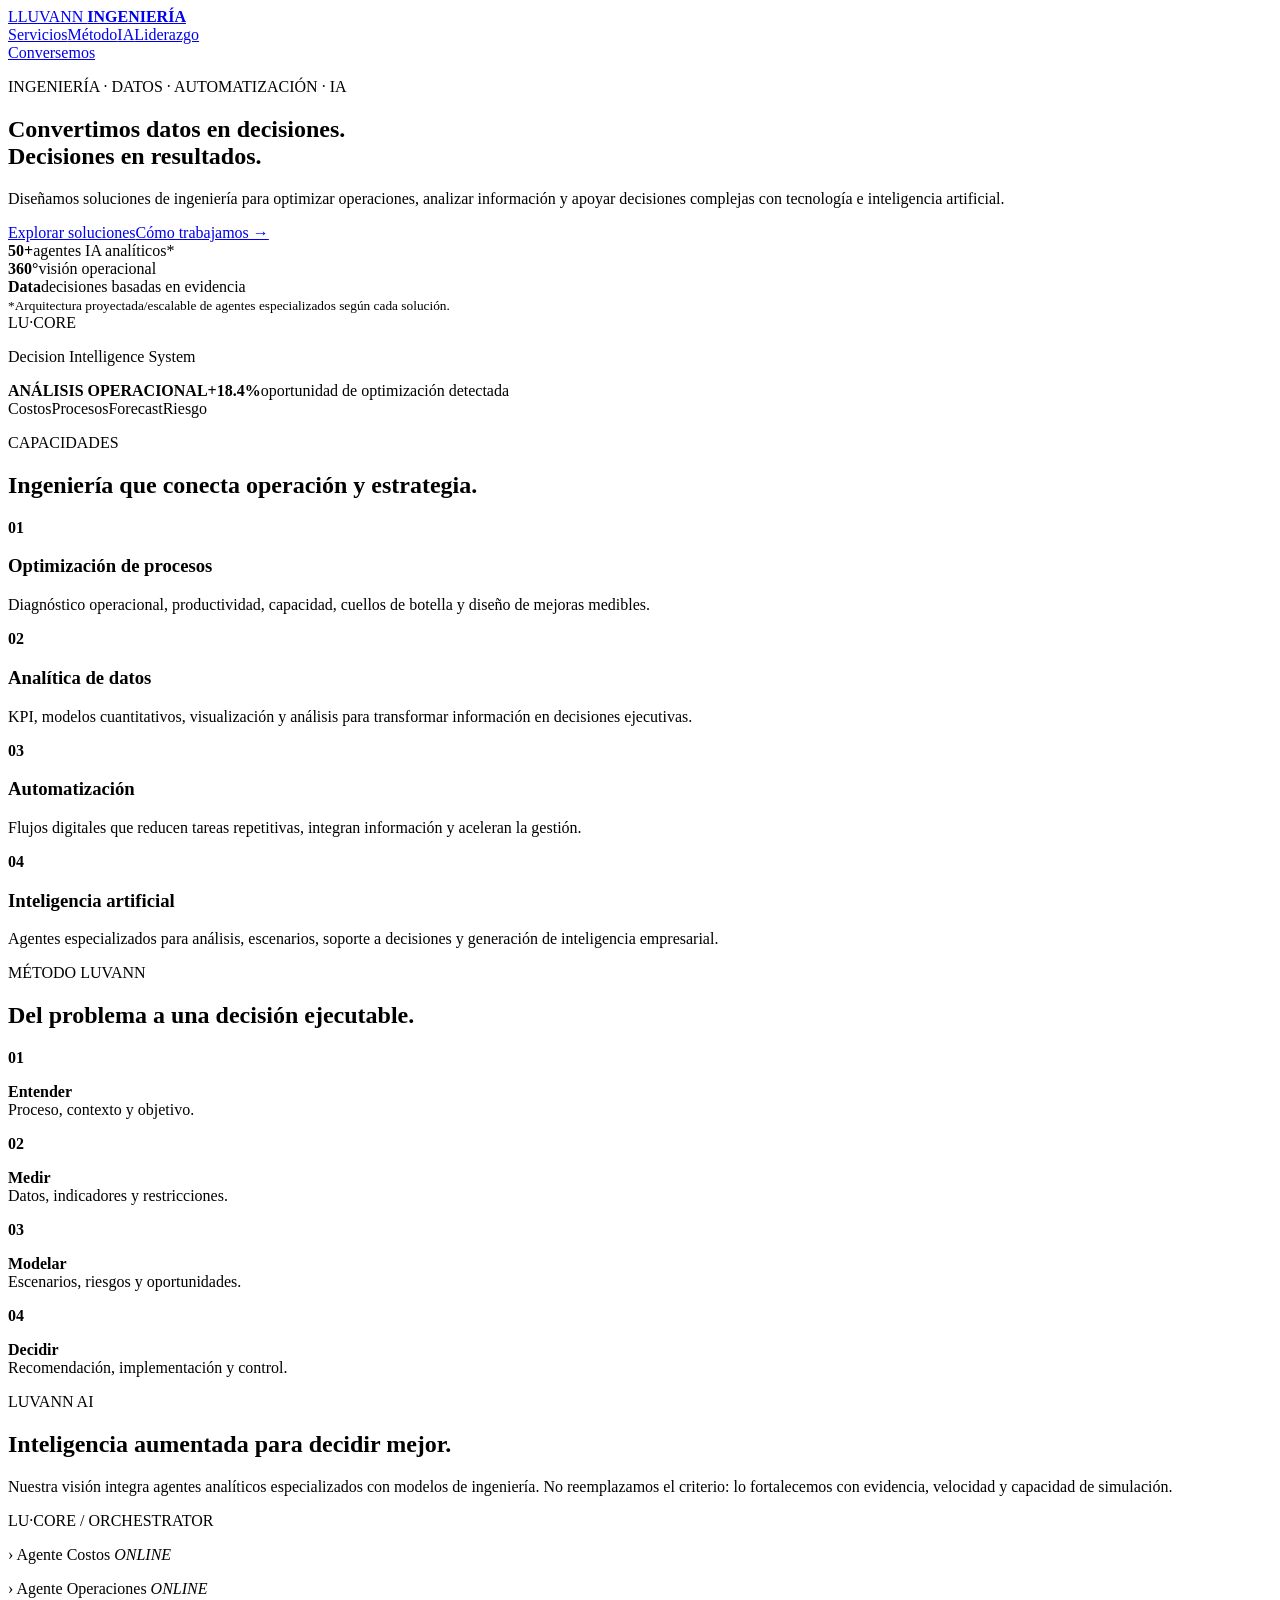
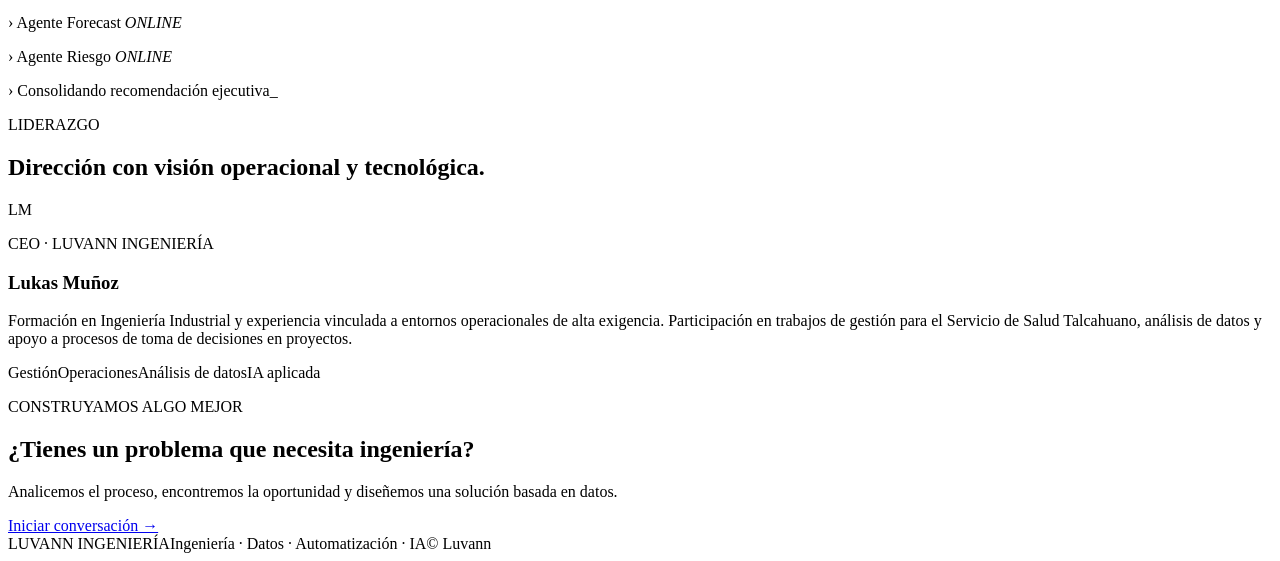
==== index.html @ 66f83c84 "feat: crear sitio corporativo inicial de Luvann Ingeniería" ====
<!doctype html>
<html lang="es">
<head>
  <meta charset="utf-8">
  <meta name="viewport" content="width=device-width, initial-scale=1">
  <meta name="description" content="Luvann Ingeniería: ingeniería, análisis de datos, automatización e inteligencia artificial para decisiones de alto impacto.">
  <title>Luvann Ingeniería | Ingeniería, Datos e IA</title>
  <link rel="stylesheet" href="styles.css">
</head>
<body>
  <header class="nav-wrap">
    <nav class="nav container">
      <a class="brand" href="#inicio" aria-label="Luvann Ingeniería"><span class="brand-mark">L</span><span>LUVANN <b>INGENIERÍA</b></span></a>
      <div class="nav-links">
        <a href="#servicios">Servicios</a><a href="#metodo">Método</a><a href="#ia">IA</a><a href="#liderazgo">Liderazgo</a>
      </div>
      <a class="btn btn-small" href="#contacto">Conversemos</a>
    </nav>
  </header>

  <main>
    <section id="inicio" class="hero container">
      <div class="hero-copy reveal">
        <p class="eyebrow">INGENIERÍA · DATOS · AUTOMATIZACIÓN · IA</p>
        <h1>Convertimos datos en <span>decisiones.</span><br>Decisiones en resultados.</h1>
        <p class="lead">Diseñamos soluciones de ingeniería para optimizar operaciones, analizar información y apoyar decisiones complejas con tecnología e inteligencia artificial.</p>
        <div class="hero-actions"><a class="btn" href="#servicios">Explorar soluciones</a><a class="btn ghost" href="#metodo">Cómo trabajamos →</a></div>
        <div class="metrics"><div><strong>50+</strong><span>agentes IA analíticos*</span></div><div><strong>360°</strong><span>visión operacional</span></div><div><strong>Data</strong><span>decisiones basadas en evidencia</span></div></div>
        <small>*Arquitectura proyectada/escalable de agentes especializados según cada solución.</small>
      </div>
      <div class="hero-visual reveal">
        <div class="orb"></div>
        <div class="dashboard">
          <div class="dash-head"><span>LU·CORE</span><i></i><i></i><i></i></div>
          <p>Decision Intelligence System</p>
          <div class="signal"><span></span><span></span><span></span><span></span><span></span><span></span><span></span></div>
          <div class="insight"><b>ANÁLISIS OPERACIONAL</b><strong>+18.4%</strong><span>oportunidad de optimización detectada</span></div>
          <div class="chips"><span>Costos</span><span>Procesos</span><span>Forecast</span><span>Riesgo</span></div>
        </div>
      </div>
    </section>

    <section id="servicios" class="section container">
      <p class="eyebrow">CAPACIDADES</p><h2>Ingeniería que conecta <span>operación y estrategia.</span></h2>
      <div class="cards">
        <article><b>01</b><h3>Optimización de procesos</h3><p>Diagnóstico operacional, productividad, capacidad, cuellos de botella y diseño de mejoras medibles.</p></article>
        <article><b>02</b><h3>Analítica de datos</h3><p>KPI, modelos cuantitativos, visualización y análisis para transformar información en decisiones ejecutivas.</p></article>
        <article><b>03</b><h3>Automatización</h3><p>Flujos digitales que reducen tareas repetitivas, integran información y aceleran la gestión.</p></article>
        <article><b>04</b><h3>Inteligencia artificial</h3><p>Agentes especializados para análisis, escenarios, soporte a decisiones y generación de inteligencia empresarial.</p></article>
      </div>
    </section>

    <section id="metodo" class="section split container">
      <div><p class="eyebrow">MÉTODO LUVANN</p><h2>Del problema a una <span>decisión ejecutable.</span></h2></div>
      <div class="steps"><div><b>01</b><p><strong>Entender</strong><br>Proceso, contexto y objetivo.</p></div><div><b>02</b><p><strong>Medir</strong><br>Datos, indicadores y restricciones.</p></div><div><b>03</b><p><strong>Modelar</strong><br>Escenarios, riesgos y oportunidades.</p></div><div><b>04</b><p><strong>Decidir</strong><br>Recomendación, implementación y control.</p></div></div>
    </section>

    <section id="ia" class="section ai-section">
      <div class="container ai-grid"><div><p class="eyebrow">LUVANN AI</p><h2>Inteligencia aumentada para <span>decidir mejor.</span></h2><p class="lead">Nuestra visión integra agentes analíticos especializados con modelos de ingeniería. No reemplazamos el criterio: lo fortalecemos con evidencia, velocidad y capacidad de simulación.</p></div><div class="terminal"><div>LU·CORE / ORCHESTRATOR</div><p>› Agente Costos <em>ONLINE</em></p><p>› Agente Operaciones <em>ONLINE</em></p><p>› Agente Forecast <em>ONLINE</em></p><p>› Agente Riesgo <em>ONLINE</em></p><p>› Consolidando recomendación ejecutiva<span class="blink">_</span></p></div></div>
    </section>

    <section id="liderazgo" class="section container leadership">
      <p class="eyebrow">LIDERAZGO</p><h2>Dirección con visión <span>operacional y tecnológica.</span></h2>
      <div class="leader-card"><div class="avatar">LM</div><div><p class="role">CEO · LUVANN INGENIERÍA</p><h3>Lukas Muñoz</h3><p>Formación en Ingeniería Industrial y experiencia vinculada a entornos operacionales de alta exigencia. Participación en trabajos de gestión para el Servicio de Salud Talcahuano, análisis de datos y apoyo a procesos de toma de decisiones en proyectos.</p><div class="tags"><span>Gestión</span><span>Operaciones</span><span>Análisis de datos</span><span>IA aplicada</span></div></div></div>
    </section>

    <section id="contacto" class="cta container"><p class="eyebrow">CONSTRUYAMOS ALGO MEJOR</p><h2>¿Tienes un problema que necesita <span>ingeniería?</span></h2><p>Analicemos el proceso, encontremos la oportunidad y diseñemos una solución basada en datos.</p><a class="btn" href="mailto:contacto@luvann.cl">Iniciar conversación →</a></section>
  </main>

  <footer><div class="container"><span>LUVANN INGENIERÍA</span><span>Ingeniería · Datos · Automatización · IA</span><span>© <span id="year"></span> Luvann</span></div></footer>
  <script src="script.js"></script>
</body>
</html>
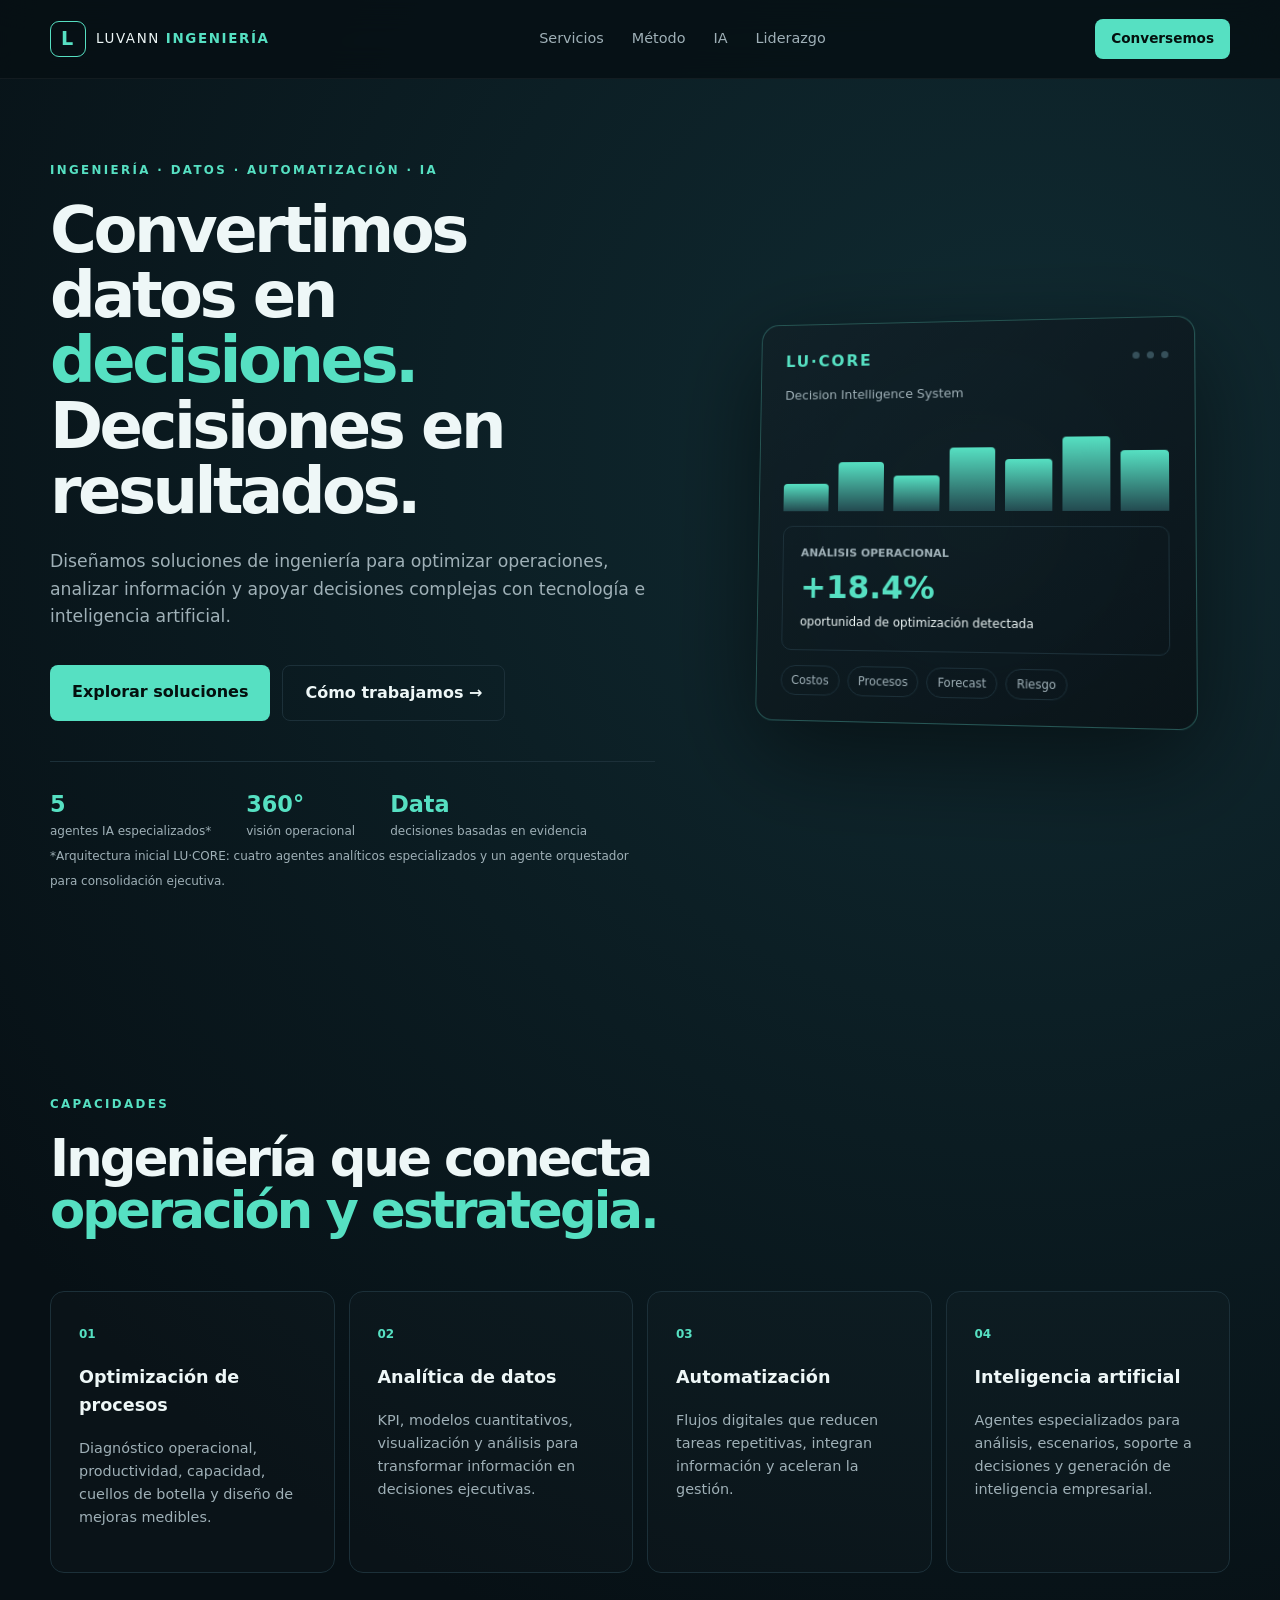
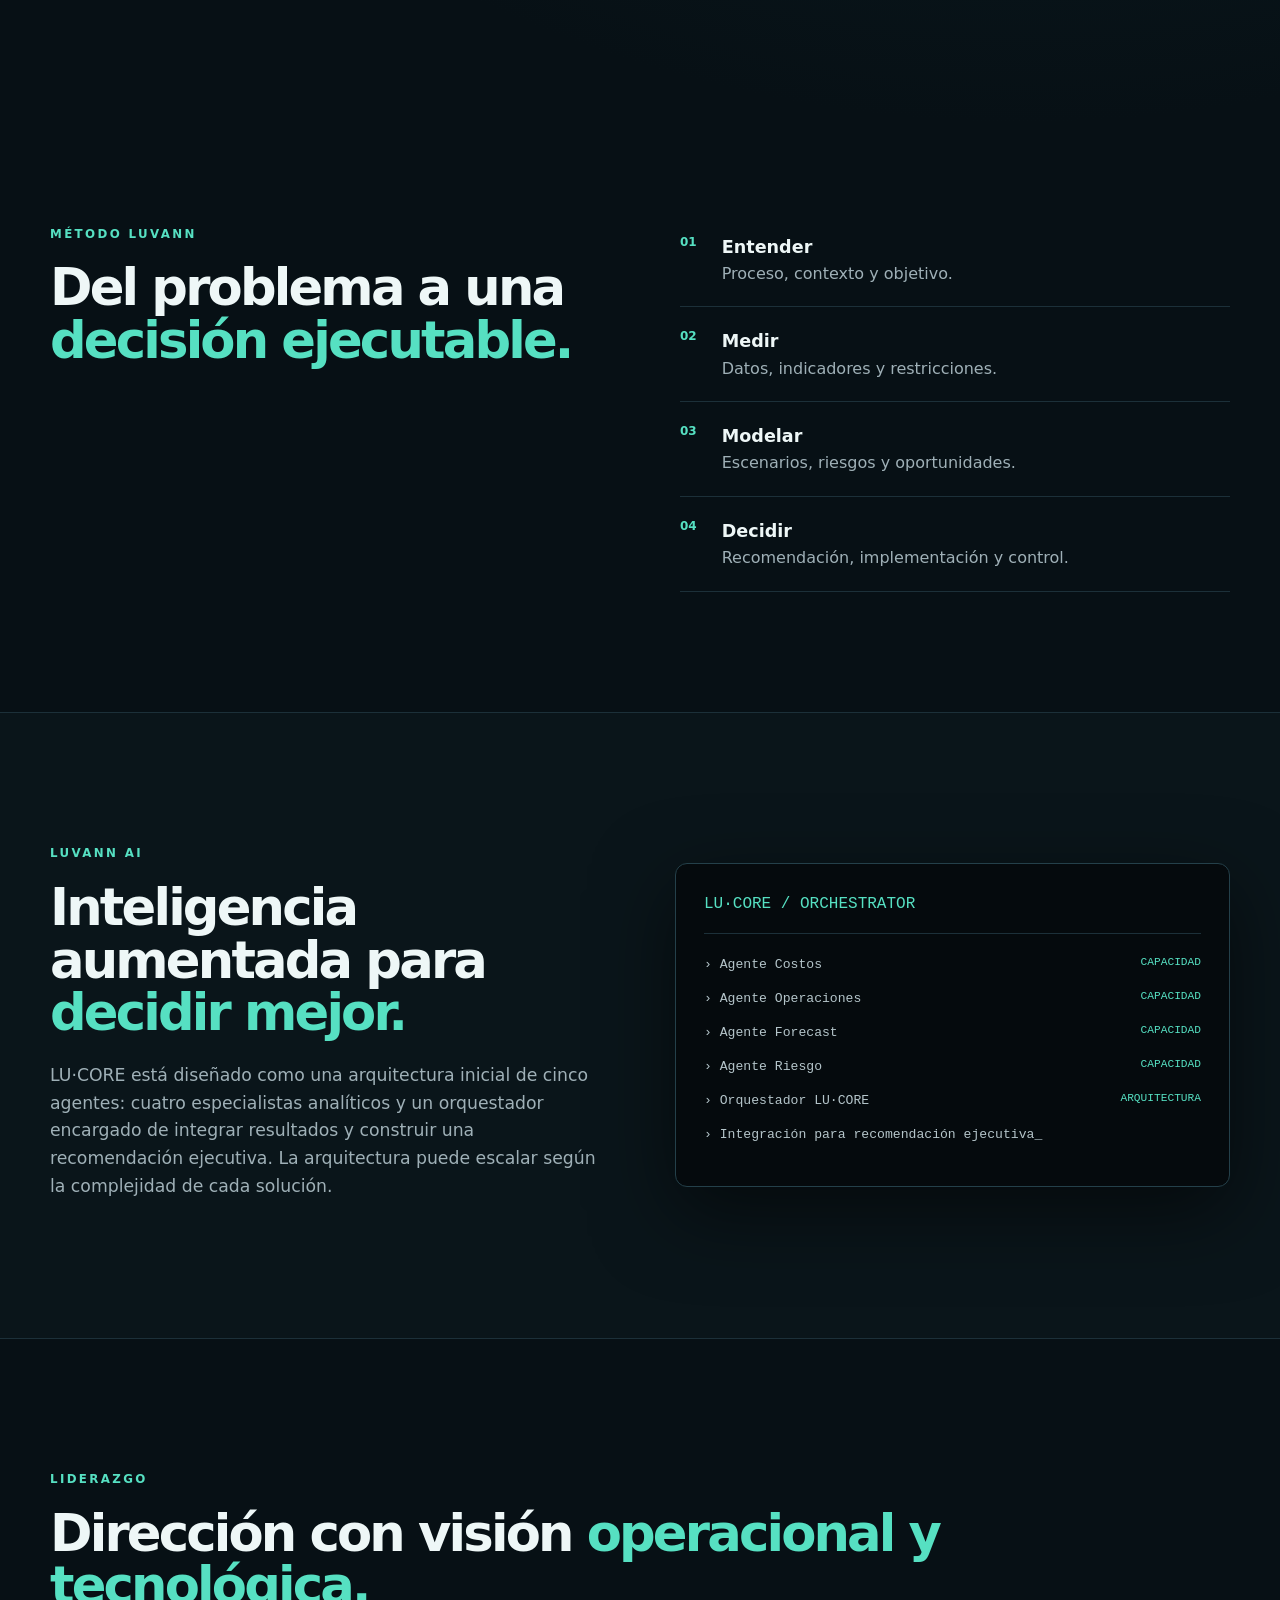
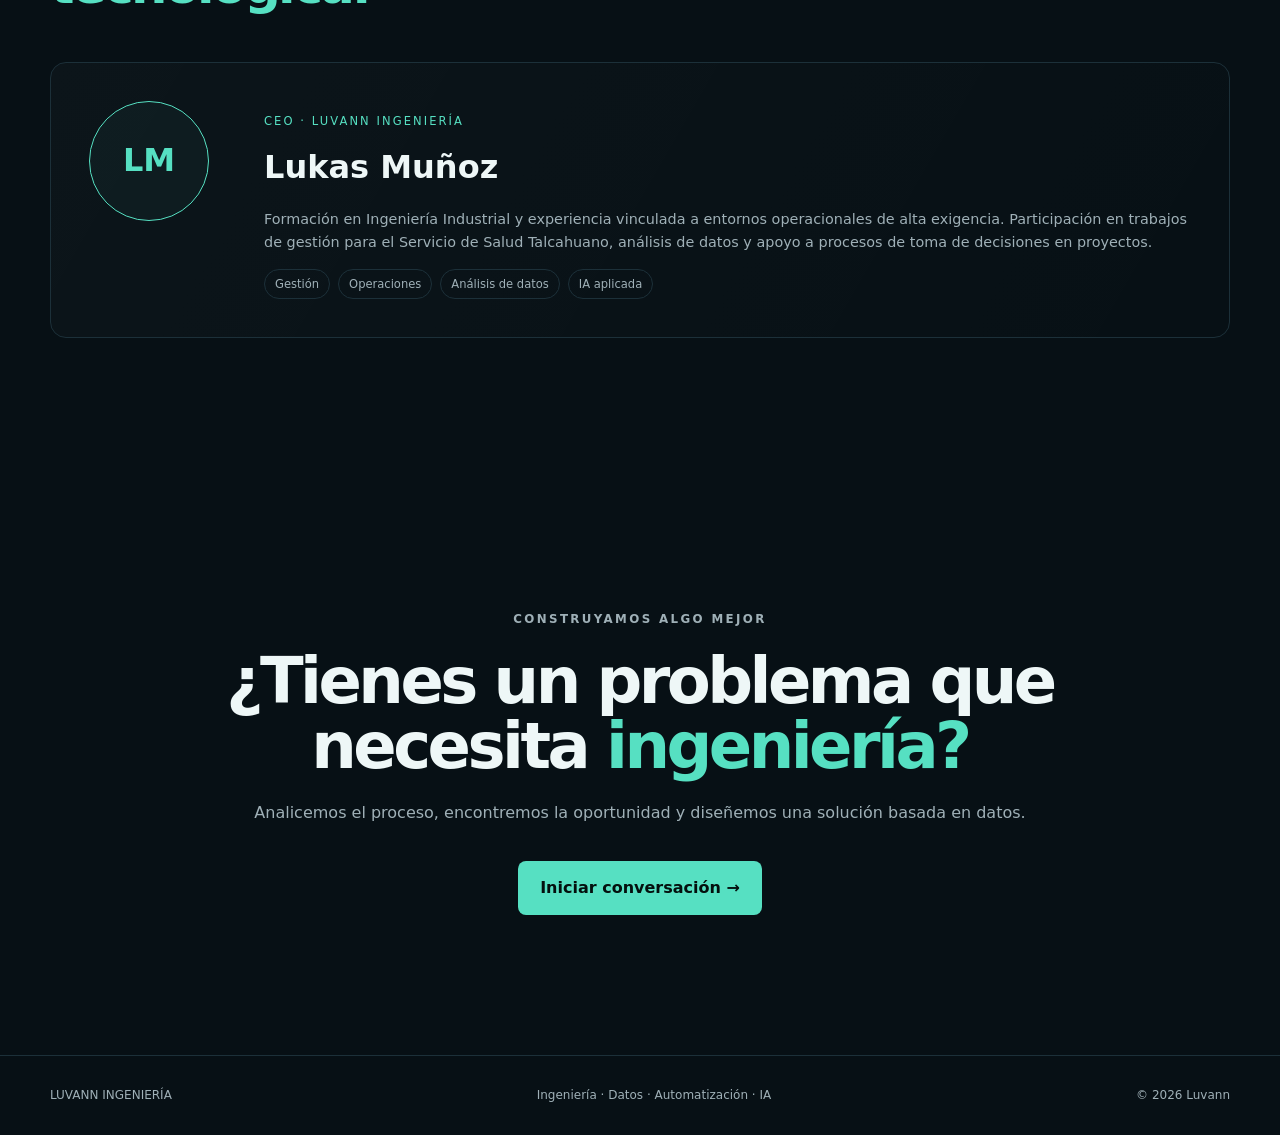
==== commit bcf65155: "refactor: presentar arquitectura IA de 5 agentes de forma profesional" ====
--- a/index.html
+++ b/index.html
@@ -25,8 +25,8 @@
         <h1>Convertimos datos en <span>decisiones.</span><br>Decisiones en resultados.</h1>
         <p class="lead">Diseñamos soluciones de ingeniería para optimizar operaciones, analizar información y apoyar decisiones complejas con tecnología e inteligencia artificial.</p>
         <div class="hero-actions"><a class="btn" href="#servicios">Explorar soluciones</a><a class="btn ghost" href="#metodo">Cómo trabajamos →</a></div>
-        <div class="metrics"><div><strong>50+</strong><span>agentes IA analíticos*</span></div><div><strong>360°</strong><span>visión operacional</span></div><div><strong>Data</strong><span>decisiones basadas en evidencia</span></div></div>
-        <small>*Arquitectura proyectada/escalable de agentes especializados según cada solución.</small>
+        <div class="metrics"><div><strong>5</strong><span>agentes IA especializados*</span></div><div><strong>360°</strong><span>visión operacional</span></div><div><strong>Data</strong><span>decisiones basadas en evidencia</span></div></div>
+        <small>*Arquitectura inicial LU·CORE: cuatro agentes analíticos especializados y un agente orquestador para consolidación ejecutiva.</small>
       </div>
       <div class="hero-visual reveal">
         <div class="orb"></div>
@@ -56,7 +56,7 @@
     </section>
 
     <section id="ia" class="section ai-section">
-      <div class="container ai-grid"><div><p class="eyebrow">LUVANN AI</p><h2>Inteligencia aumentada para <span>decidir mejor.</span></h2><p class="lead">Nuestra visión integra agentes analíticos especializados con modelos de ingeniería. No reemplazamos el criterio: lo fortalecemos con evidencia, velocidad y capacidad de simulación.</p></div><div class="terminal"><div>LU·CORE / ORCHESTRATOR</div><p>› Agente Costos <em>ONLINE</em></p><p>› Agente Operaciones <em>ONLINE</em></p><p>› Agente Forecast <em>ONLINE</em></p><p>› Agente Riesgo <em>ONLINE</em></p><p>› Consolidando recomendación ejecutiva<span class="blink">_</span></p></div></div>
+      <div class="container ai-grid"><div><p class="eyebrow">LUVANN AI</p><h2>Inteligencia aumentada para <span>decidir mejor.</span></h2><p class="lead">LU·CORE está diseñado como una arquitectura inicial de cinco agentes: cuatro especialistas analíticos y un orquestador encargado de integrar resultados y construir una recomendación ejecutiva. La arquitectura puede escalar según la complejidad de cada solución.</p></div><div class="terminal"><div>LU·CORE / ORCHESTRATOR</div><p>› Agente Costos <em>CAPACIDAD</em></p><p>› Agente Operaciones <em>CAPACIDAD</em></p><p>› Agente Forecast <em>CAPACIDAD</em></p><p>› Agente Riesgo <em>CAPACIDAD</em></p><p>› Orquestador LU·CORE <em>ARQUITECTURA</em></p><p>› Integración para recomendación ejecutiva<span class="blink">_</span></p></div></div>
     </section>
 
     <section id="liderazgo" class="section container leadership">
--- a/styles.css
+++ b/styles.css
@@ -0,0 +1 @@
+:root{--bg:#071015;--panel:#0d181e;--line:#1c3039;--text:#eef7f7;--muted:#9fb0b7;--accent:#56e0c2;--accent2:#65a8ff;--max:1180px}*{box-sizing:border-box}html{scroll-behavior:smooth}body{margin:0;background:radial-gradient(circle at 80% 10%,#102b32 0,transparent 32%),var(--bg);color:var(--text);font-family:Inter,ui-sans-serif,system-ui,-apple-system,Segoe UI,sans-serif;line-height:1.6}.container{width:min(var(--max),calc(100% - 40px));margin:auto}.nav-wrap{position:sticky;top:0;z-index:20;background:#071015d9;backdrop-filter:blur(16px);border-bottom:1px solid #ffffff0d}.nav{height:78px;display:flex;align-items:center;justify-content:space-between}.brand{display:flex;align-items:center;gap:10px;color:var(--text);text-decoration:none;letter-spacing:.12em;font-size:.84rem}.brand b{color:var(--accent);font-weight:600}.brand-mark{display:grid;place-items:center;width:36px;height:36px;border:1px solid var(--accent);border-radius:9px;color:var(--accent);font-size:1.2rem;font-weight:800}.nav-links{display:flex;gap:28px}.nav-links a{color:var(--muted);text-decoration:none;font-size:.9rem}.nav-links a:hover{color:var(--accent)}.btn{display:inline-block;padding:14px 22px;border-radius:8px;background:var(--accent);color:#04100e;text-decoration:none;font-weight:750;transition:.25s}.btn:hover{transform:translateY(-2px);box-shadow:0 12px 35px #56e0c229}.btn-small{padding:9px 16px;font-size:.85rem}.ghost{background:transparent;color:var(--text);border:1px solid var(--line)}.hero{min-height:calc(100vh - 78px);display:grid;grid-template-columns:1.08fr .92fr;align-items:center;gap:60px;padding-top:70px;padding-bottom:70px}.eyebrow{color:var(--accent);font-size:.74rem;letter-spacing:.2em;font-weight:800}.hero h1,.section h2,.cta h2{font-size:clamp(2.7rem,5vw,5.2rem);line-height:1.02;letter-spacing:-.055em;margin:18px 0 24px}.hero h1 span,.section h2 span,.cta h2 span{color:var(--accent)}.lead{color:var(--muted);font-size:1.08rem;max-width:690px}.hero-actions{display:flex;gap:12px;margin:34px 0}.metrics{display:flex;gap:35px;border-top:1px solid var(--line);padding-top:25px;margin-top:40px}.metrics div{display:flex;flex-direction:column}.metrics strong{font-size:1.4rem;color:var(--accent)}.metrics span,small{color:var(--muted);font-size:.75rem}.hero-visual{position:relative;min-height:520px;display:grid;place-items:center}.orb{position:absolute;width:420px;height:420px;border-radius:50%;background:radial-gradient(circle,#56e0c22e 0,#65a8ff12 45%,transparent 70%);filter:blur(4px)}.dashboard{position:relative;width:min(440px,100%);padding:25px;border:1px solid #65e7d34a;border-radius:18px;background:linear-gradient(145deg,#102027e8,#091217e8);box-shadow:0 30px 100px #0008;transform:perspective(900px) rotateY(-6deg) rotateX(3deg)}.dash-head{display:flex;align-items:center;gap:7px;color:var(--accent);font-weight:800;letter-spacing:.12em}.dash-head span{margin-right:auto}.dash-head i{width:7px;height:7px;border-radius:50%;background:#36505a}.dashboard>p{color:var(--muted);font-size:.8rem}.signal{height:110px;display:flex;align-items:end;gap:10px;padding:15px 0}.signal span{flex:1;background:linear-gradient(var(--accent),#234a50);border-radius:4px 4px 0 0;animation:pulse 3s infinite alternate}.signal span:nth-child(1){height:35%}.signal span:nth-child(2){height:62%}.signal span:nth-child(3){height:45%}.signal span:nth-child(4){height:80%}.signal span:nth-child(5){height:65%}.signal span:nth-child(6){height:92%}.signal span:nth-child(7){height:75%}@keyframes pulse{to{filter:brightness(1.35);transform:scaleY(.92)}}.insight{border:1px solid var(--line);padding:18px;border-radius:10px;display:grid}.insight b{font-size:.7rem;color:var(--muted)}.insight strong{font-size:2rem;color:var(--accent)}.insight span{font-size:.75rem}.chips,.tags{display:flex;flex-wrap:wrap;gap:8px;margin-top:15px}.chips span,.tags span{border:1px solid var(--line);border-radius:999px;padding:5px 10px;color:var(--muted);font-size:.72rem}.section{padding:120px 0}.section h2{font-size:clamp(2.4rem,4vw,4.4rem);max-width:850px}.cards{display:grid;grid-template-columns:repeat(4,1fr);gap:14px;margin-top:55px}.cards article{padding:28px;border:1px solid var(--line);border-radius:14px;background:#ffffff03;transition:.3s}.cards article:hover{transform:translateY(-6px);border-color:#56e0c260;background:#56e0c208}.cards article>b,.steps b{color:var(--accent);font-size:.75rem}.cards h3{font-size:1.1rem}.cards p,.leader-card p{color:var(--muted);font-size:.9rem}.split{display:grid;grid-template-columns:1fr 1fr;gap:80px}.steps>div{display:flex;gap:25px;padding:20px 0;border-bottom:1px solid var(--line)}.steps p{margin:0;color:var(--muted)}.steps strong{color:var(--text);font-size:1.1rem}.ai-section{border-top:1px solid var(--line);border-bottom:1px solid var(--line);background:#0a151a}.ai-grid{display:grid;grid-template-columns:1fr 1fr;gap:70px;align-items:center}.terminal{background:#050a0d;border:1px solid #24404a;border-radius:12px;padding:28px;font-family:ui-monospace,SFMono-Regular,Consolas,monospace;color:#b5c5ca;box-shadow:0 25px 80px #0008}.terminal>div{color:var(--accent);border-bottom:1px solid var(--line);padding-bottom:15px;margin-bottom:20px}.terminal p{font-size:.82rem}.terminal em{float:right;color:var(--accent);font-style:normal;font-size:.7rem}.blink{animation:blink 1s infinite}@keyframes blink{50%{opacity:0}}.leadership h2{max-width:950px}.leader-card{margin-top:50px;display:grid;grid-template-columns:140px 1fr;gap:35px;padding:38px;border:1px solid var(--line);border-radius:16px;background:linear-gradient(120deg,#ffffff05,transparent)}.avatar{width:120px;height:120px;border-radius:50%;display:grid;place-items:center;border:1px solid var(--accent);font-size:2rem;font-weight:800;color:var(--accent);background:#56e0c20a}.role{color:var(--accent)!important;font-size:.72rem!important;letter-spacing:.18em}.leader-card h3{font-size:2rem;margin:3px 0}.cta{text-align:center;padding:140px 20px}.cta h2{font-size:clamp(2.5rem,5vw,5rem);max-width:900px;margin:20px auto}.cta p{color:var(--muted)}.cta .btn{margin-top:20px}footer{border-top:1px solid var(--line);padding:30px 0;color:var(--muted);font-size:.75rem}footer .container{display:flex;justify-content:space-between}.reveal{opacity:0;transform:translateY(18px);transition:.7s}.reveal.visible{opacity:1;transform:none}@media(max-width:850px){.nav-links{display:none}.hero,.split,.ai-grid{grid-template-columns:1fr}.hero{padding-top:80px}.hero-visual{min-height:400px}.cards{grid-template-columns:1fr 1fr}.metrics{gap:18px;flex-wrap:wrap}.section{padding:85px 0}.leader-card{grid-template-columns:1fr}.avatar{width:90px;height:90px}.dashboard{transform:none}footer .container{flex-direction:column;gap:8px}}@media(max-width:520px){.cards{grid-template-columns:1fr}.hero h1{font-size:2.65rem}.hero-actions{flex-direction:column}.btn{text-align:center}.nav .btn-small{display:none}.container{width:min(100% - 28px,var(--max))}}
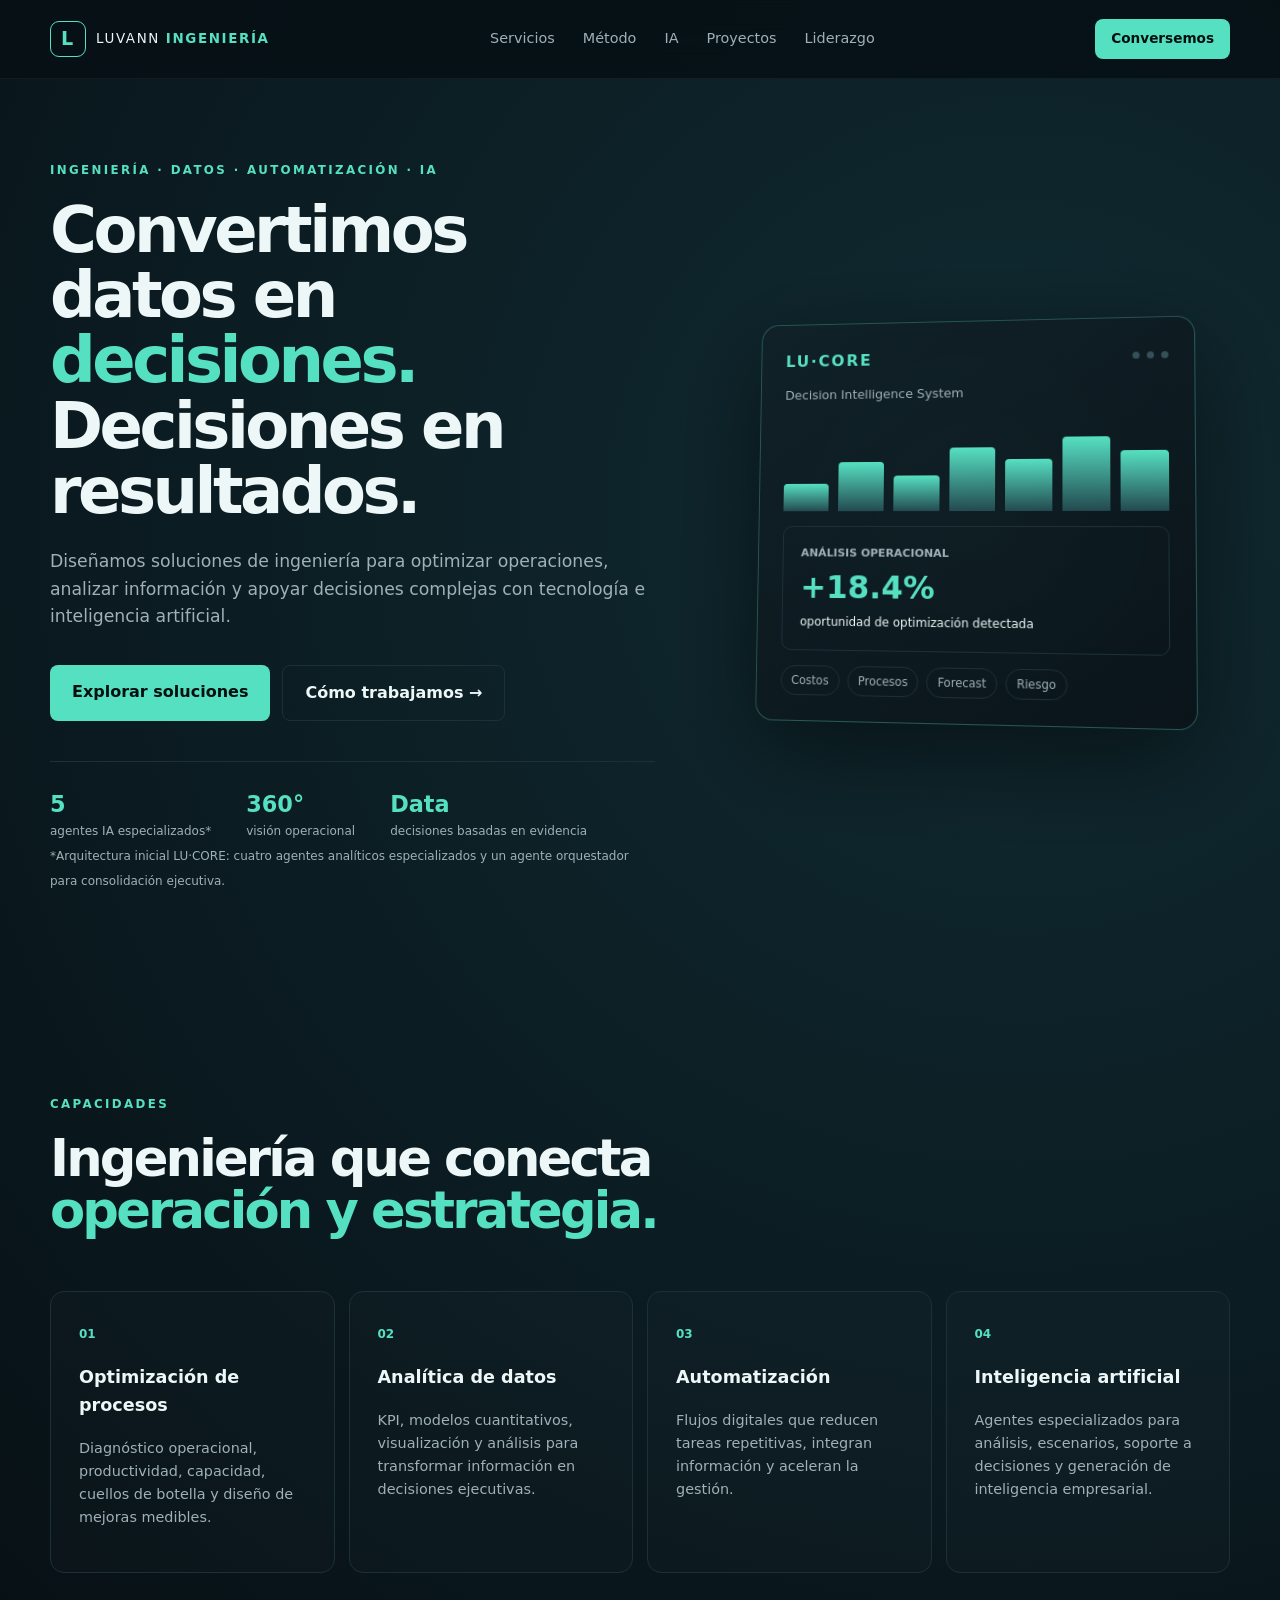
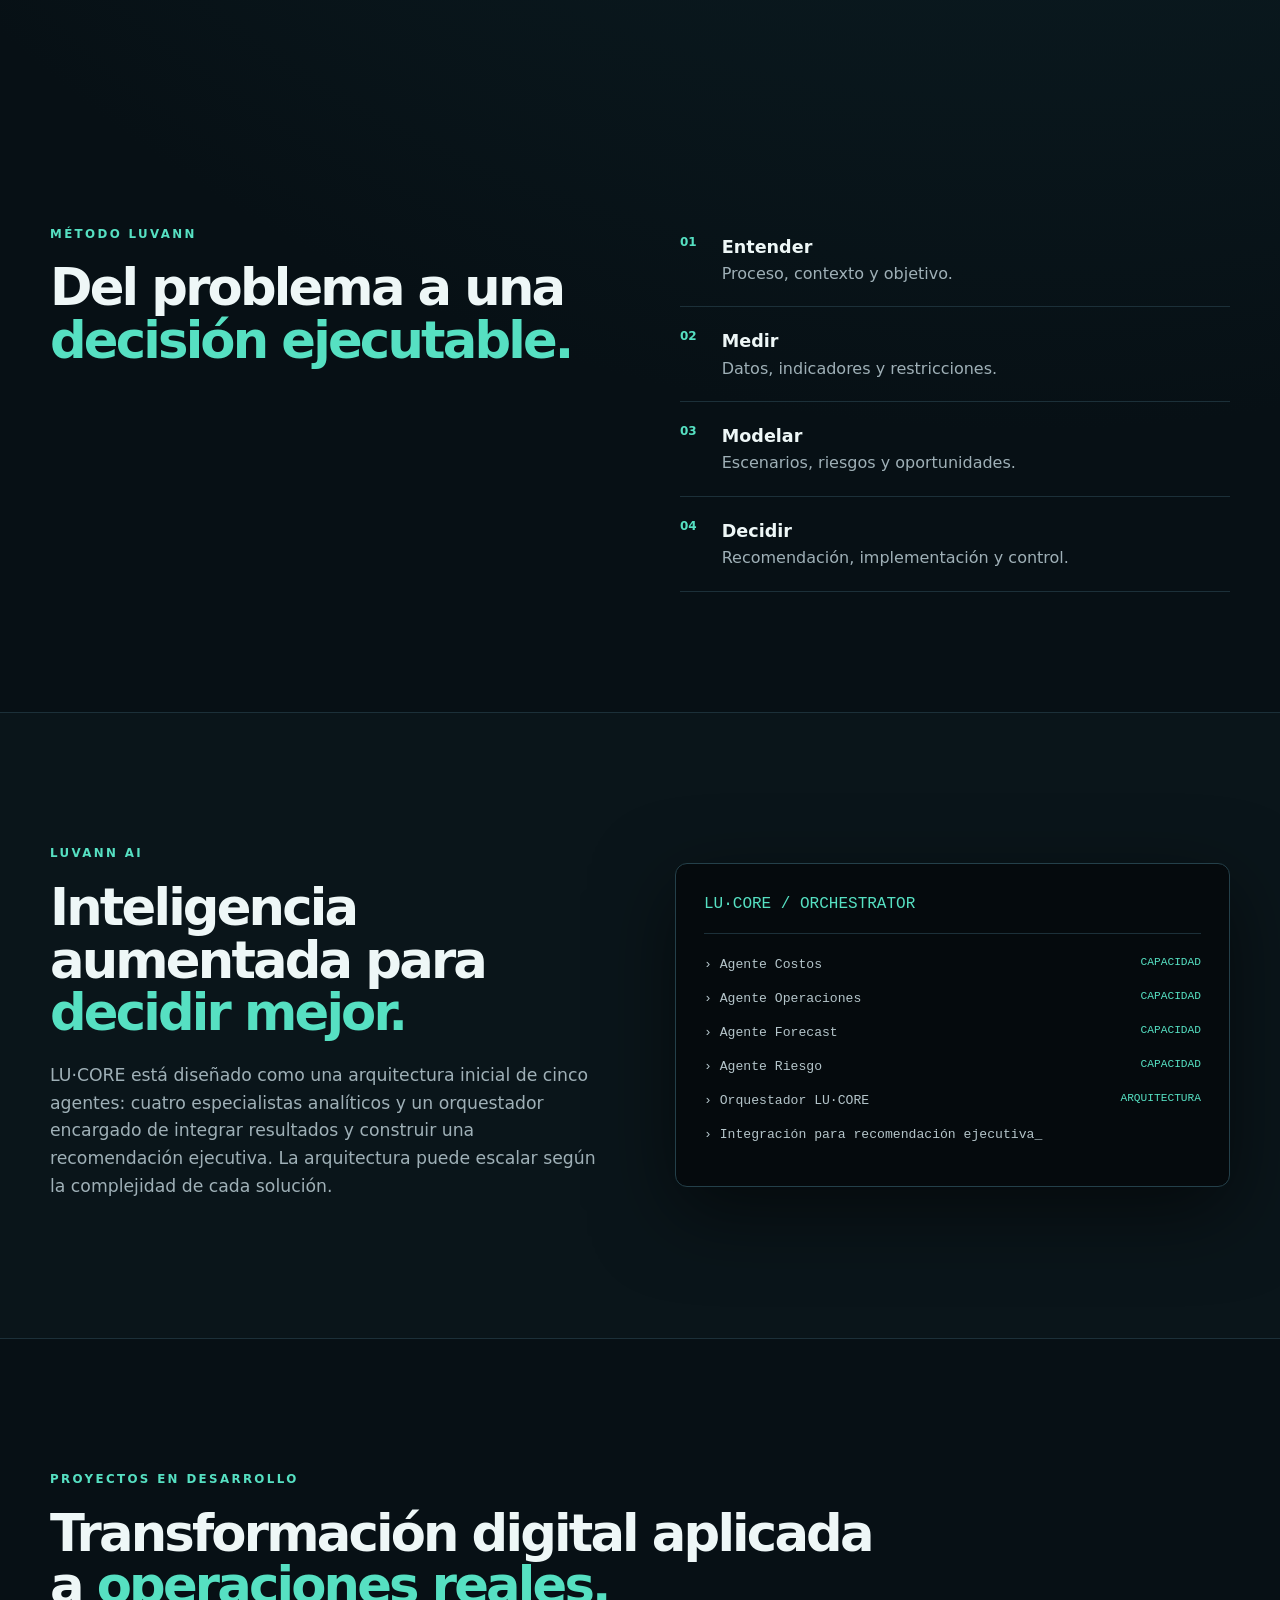
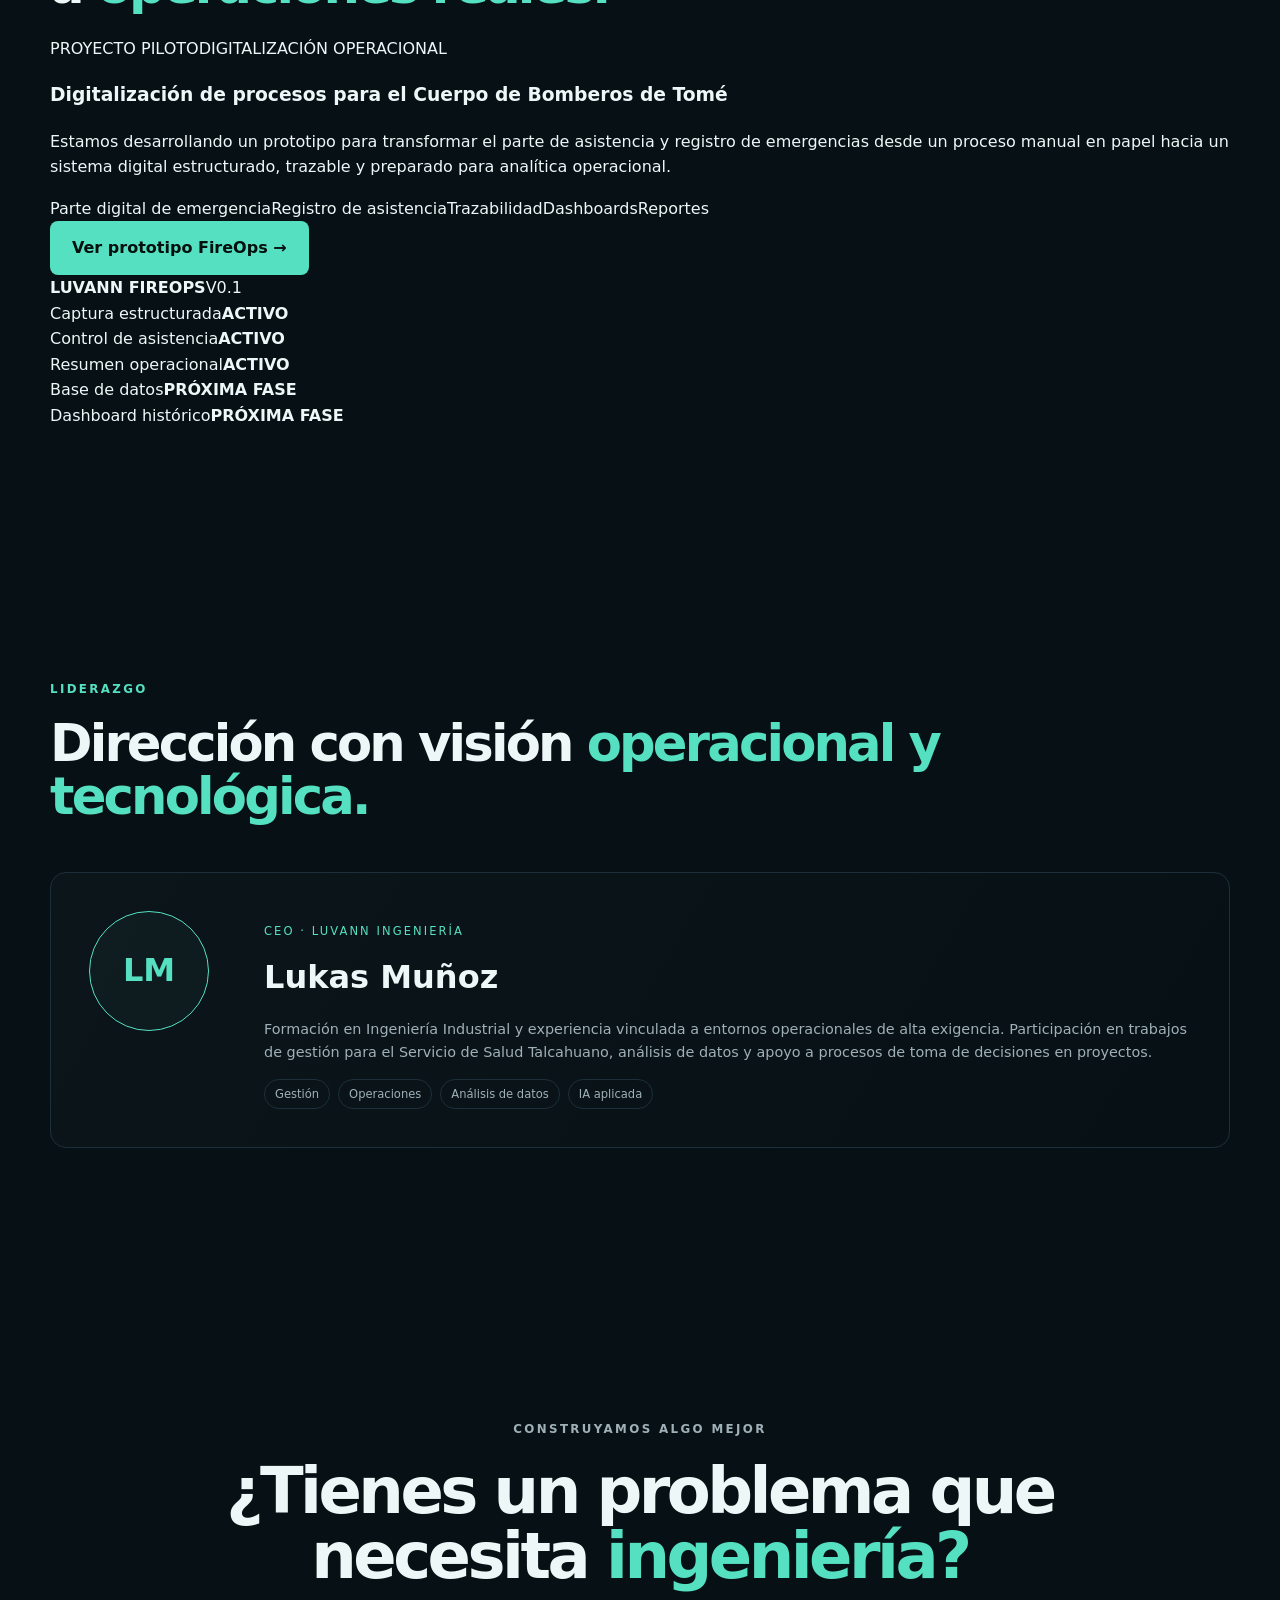
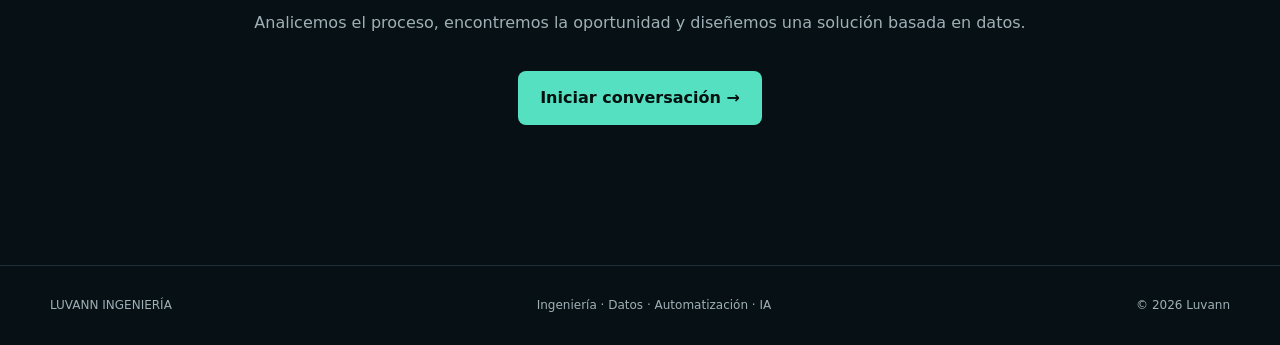
==== commit 5d951ec4: "feat: agregar proyecto de digitalización para Bomberos de Tomé" ====
--- a/index.html
+++ b/index.html
@@ -5,14 +5,14 @@
   <meta name="viewport" content="width=device-width, initial-scale=1">
   <meta name="description" content="Luvann Ingeniería: ingeniería, análisis de datos, automatización e inteligencia artificial para decisiones de alto impacto.">
   <title>Luvann Ingeniería | Ingeniería, Datos e IA</title>
-  <link rel="stylesheet" href="styles.css">
+  <link rel="stylesheet" href="styles.css?v=3">
 </head>
 <body>
   <header class="nav-wrap">
     <nav class="nav container">
       <a class="brand" href="#inicio" aria-label="Luvann Ingeniería"><span class="brand-mark">L</span><span>LUVANN <b>INGENIERÍA</b></span></a>
       <div class="nav-links">
-        <a href="#servicios">Servicios</a><a href="#metodo">Método</a><a href="#ia">IA</a><a href="#liderazgo">Liderazgo</a>
+        <a href="#servicios">Servicios</a><a href="#metodo">Método</a><a href="#ia">IA</a><a href="#proyectos">Proyectos</a><a href="#liderazgo">Liderazgo</a>
       </div>
       <a class="btn btn-small" href="#contacto">Conversemos</a>
     </nav>
@@ -59,6 +59,28 @@
       <div class="container ai-grid"><div><p class="eyebrow">LUVANN AI</p><h2>Inteligencia aumentada para <span>decidir mejor.</span></h2><p class="lead">LU·CORE está diseñado como una arquitectura inicial de cinco agentes: cuatro especialistas analíticos y un orquestador encargado de integrar resultados y construir una recomendación ejecutiva. La arquitectura puede escalar según la complejidad de cada solución.</p></div><div class="terminal"><div>LU·CORE / ORCHESTRATOR</div><p>› Agente Costos <em>CAPACIDAD</em></p><p>› Agente Operaciones <em>CAPACIDAD</em></p><p>› Agente Forecast <em>CAPACIDAD</em></p><p>› Agente Riesgo <em>CAPACIDAD</em></p><p>› Orquestador LU·CORE <em>ARQUITECTURA</em></p><p>› Integración para recomendación ejecutiva<span class="blink">_</span></p></div></div>
     </section>
 
+    <section id="proyectos" class="section container projects">
+      <p class="eyebrow">PROYECTOS EN DESARROLLO</p>
+      <h2>Transformación digital aplicada a <span>operaciones reales.</span></h2>
+      <div class="project-card">
+        <div class="project-copy">
+          <div class="project-meta"><span>PROYECTO PILOTO</span><span>DIGITALIZACIÓN OPERACIONAL</span></div>
+          <h3>Digitalización de procesos para el Cuerpo de Bomberos de Tomé</h3>
+          <p>Estamos desarrollando un prototipo para transformar el parte de asistencia y registro de emergencias desde un proceso manual en papel hacia un sistema digital estructurado, trazable y preparado para analítica operacional.</p>
+          <div class="project-points"><span>Parte digital de emergencia</span><span>Registro de asistencia</span><span>Trazabilidad</span><span>Dashboards</span><span>Reportes</span></div>
+          <a class="btn" href="fireops-demo.html">Ver prototipo FireOps →</a>
+        </div>
+        <div class="project-panel">
+          <div class="project-panel-head"><strong>LUVANN FIREOPS</strong><span>V0.1</span></div>
+          <div class="project-row"><span>Captura estructurada</span><b>ACTIVO</b></div>
+          <div class="project-row"><span>Control de asistencia</span><b>ACTIVO</b></div>
+          <div class="project-row"><span>Resumen operacional</span><b>ACTIVO</b></div>
+          <div class="project-row"><span>Base de datos</span><b class="pending">PRÓXIMA FASE</b></div>
+          <div class="project-row"><span>Dashboard histórico</span><b class="pending">PRÓXIMA FASE</b></div>
+        </div>
+      </div>
+    </section>
+
     <section id="liderazgo" class="section container leadership">
       <p class="eyebrow">LIDERAZGO</p><h2>Dirección con visión <span>operacional y tecnológica.</span></h2>
       <div class="leader-card"><div class="avatar">LM</div><div><p class="role">CEO · LUVANN INGENIERÍA</p><h3>Lukas Muñoz</h3><p>Formación en Ingeniería Industrial y experiencia vinculada a entornos operacionales de alta exigencia. Participación en trabajos de gestión para el Servicio de Salud Talcahuano, análisis de datos y apoyo a procesos de toma de decisiones en proyectos.</p><div class="tags"><span>Gestión</span><span>Operaciones</span><span>Análisis de datos</span><span>IA aplicada</span></div></div></div>
@@ -68,6 +90,6 @@
   </main>
 
   <footer><div class="container"><span>LUVANN INGENIERÍA</span><span>Ingeniería · Datos · Automatización · IA</span><span>© <span id="year"></span> Luvann</span></div></footer>
-  <script src="script.js"></script>
+  <script src="script.js?v=3"></script>
 </body>
 </html>
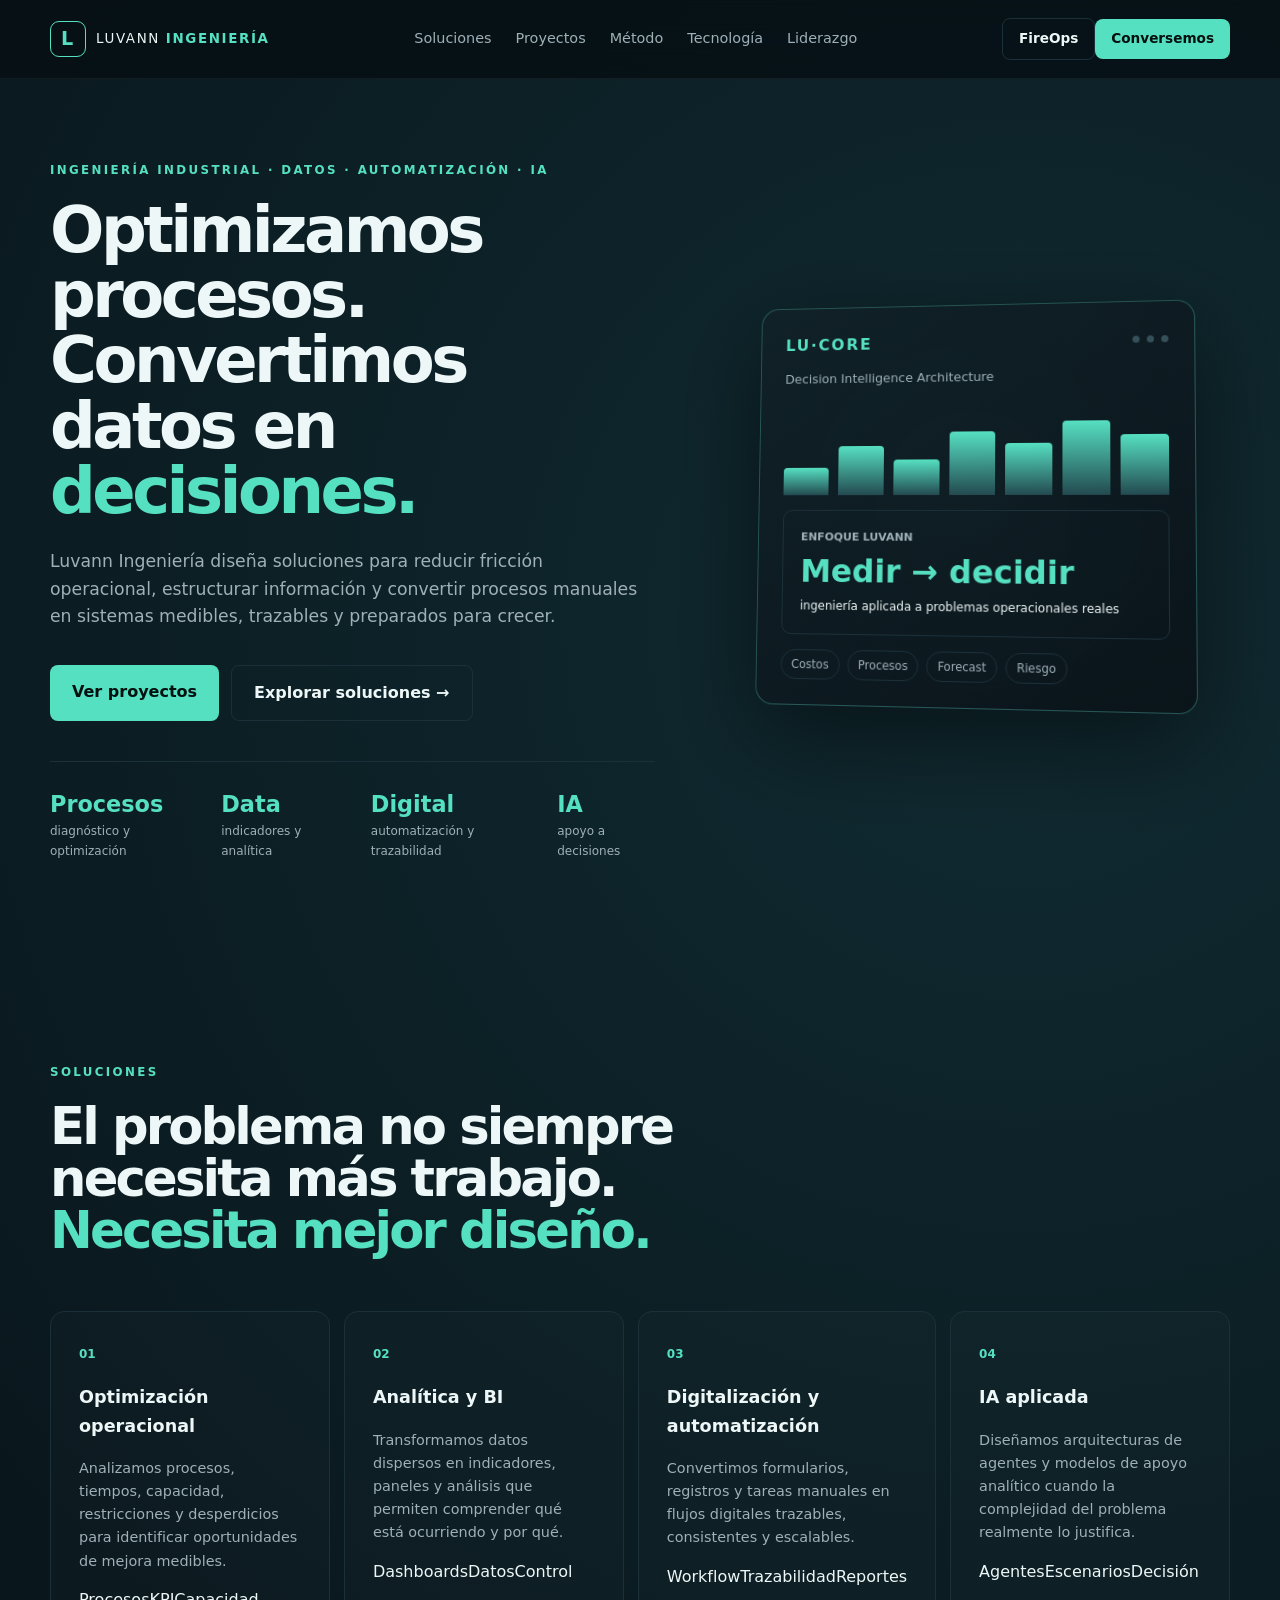
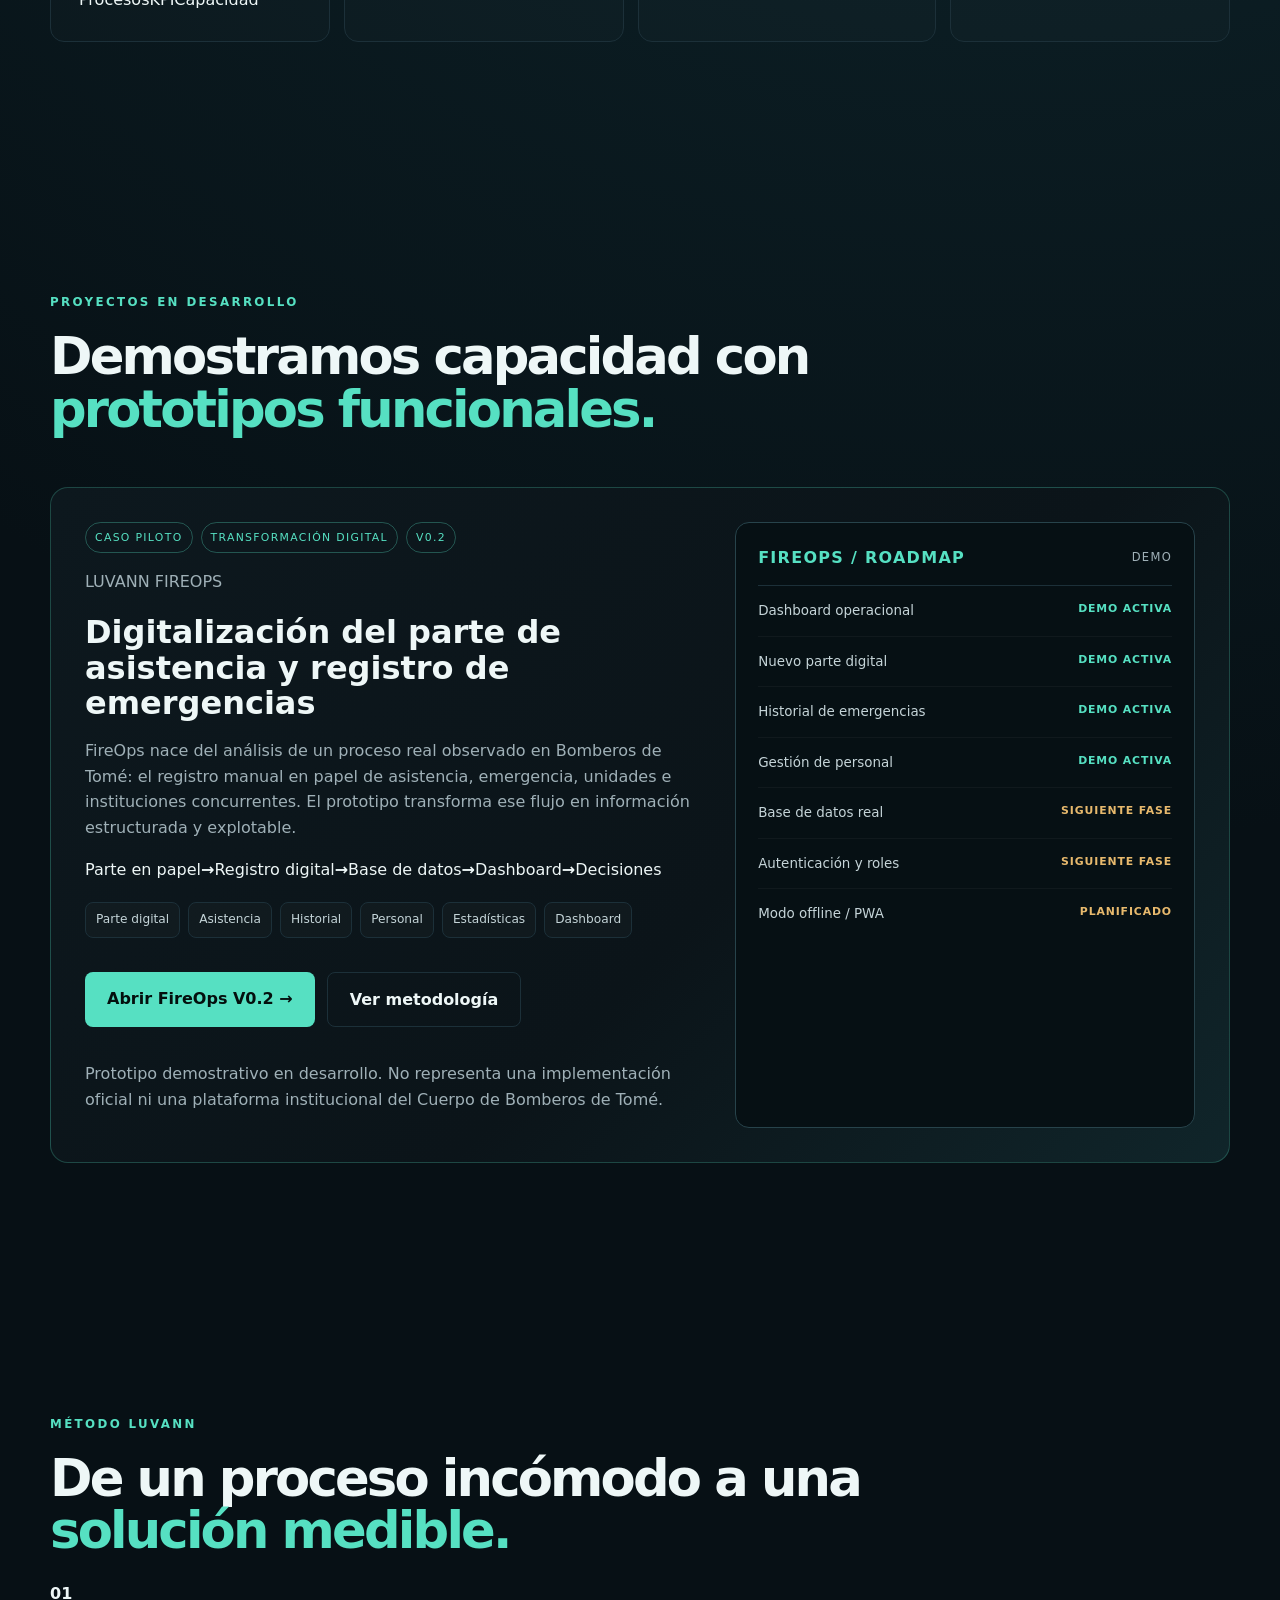
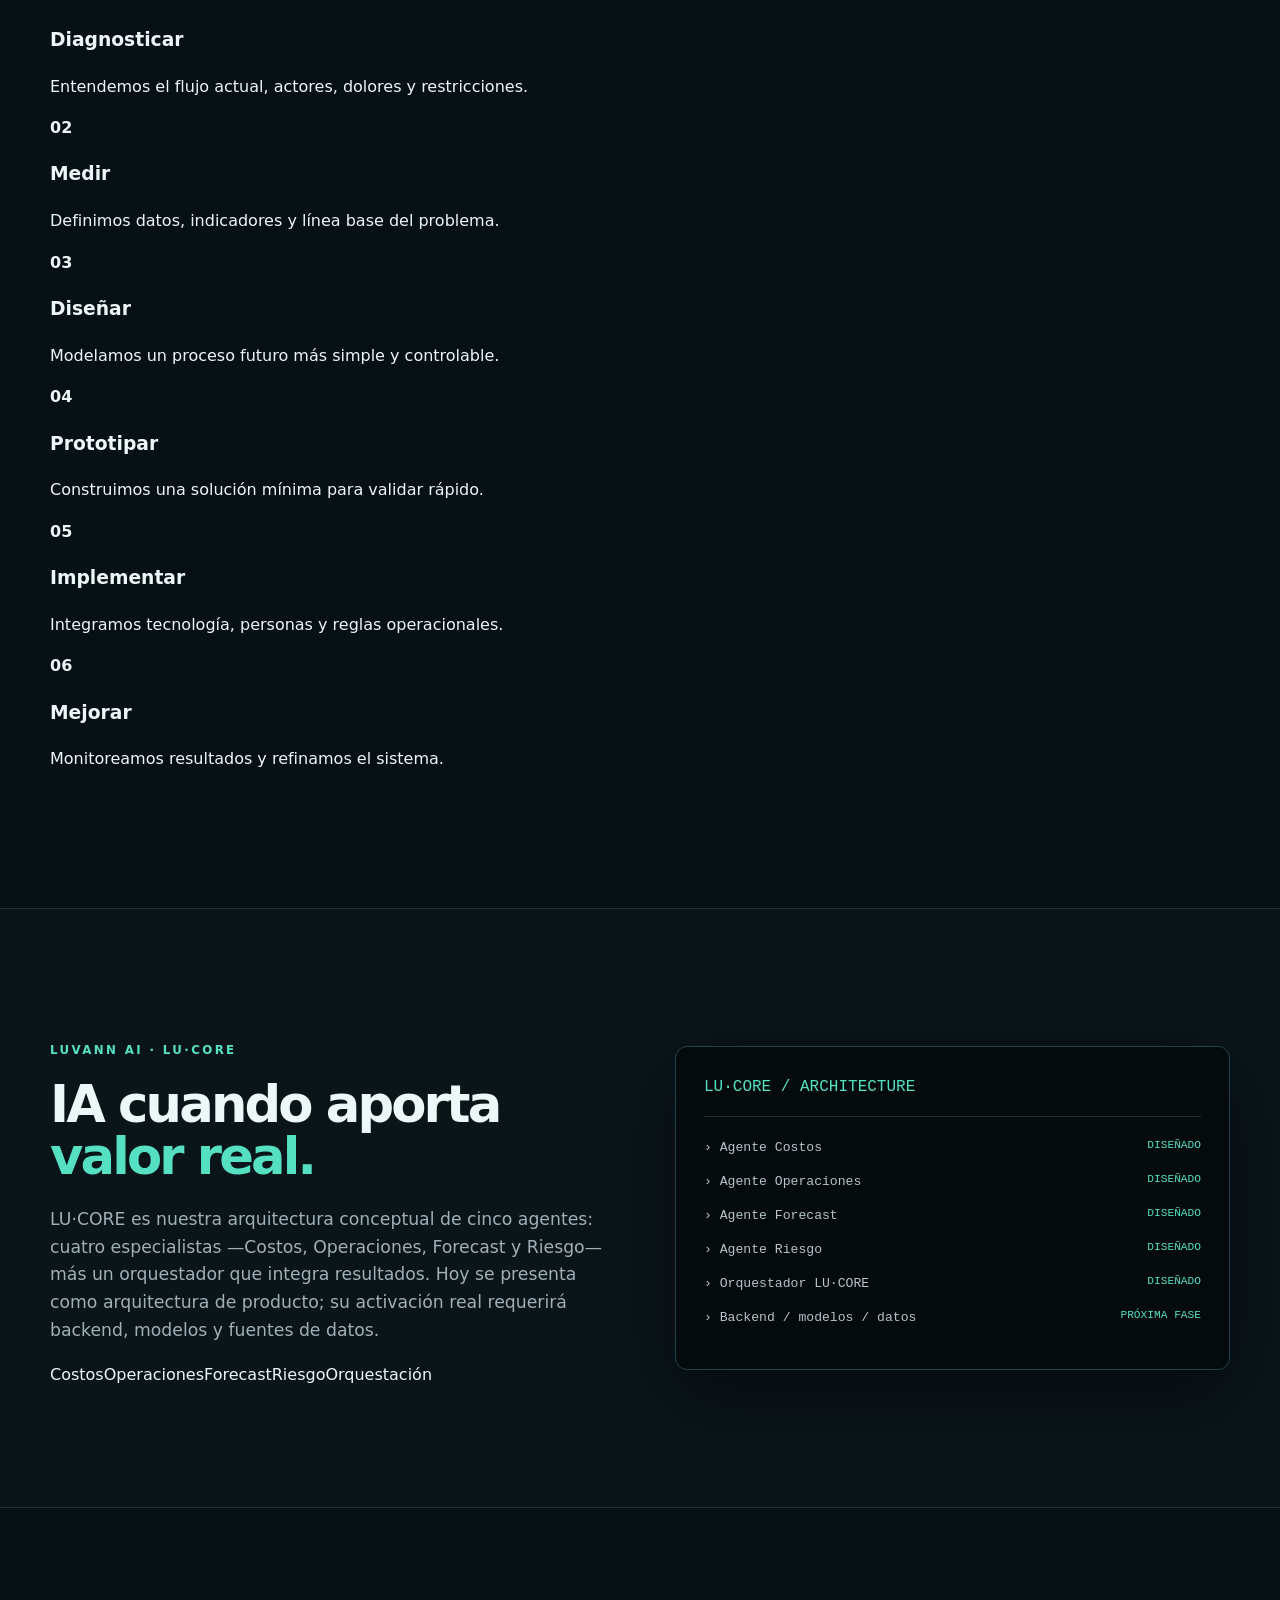
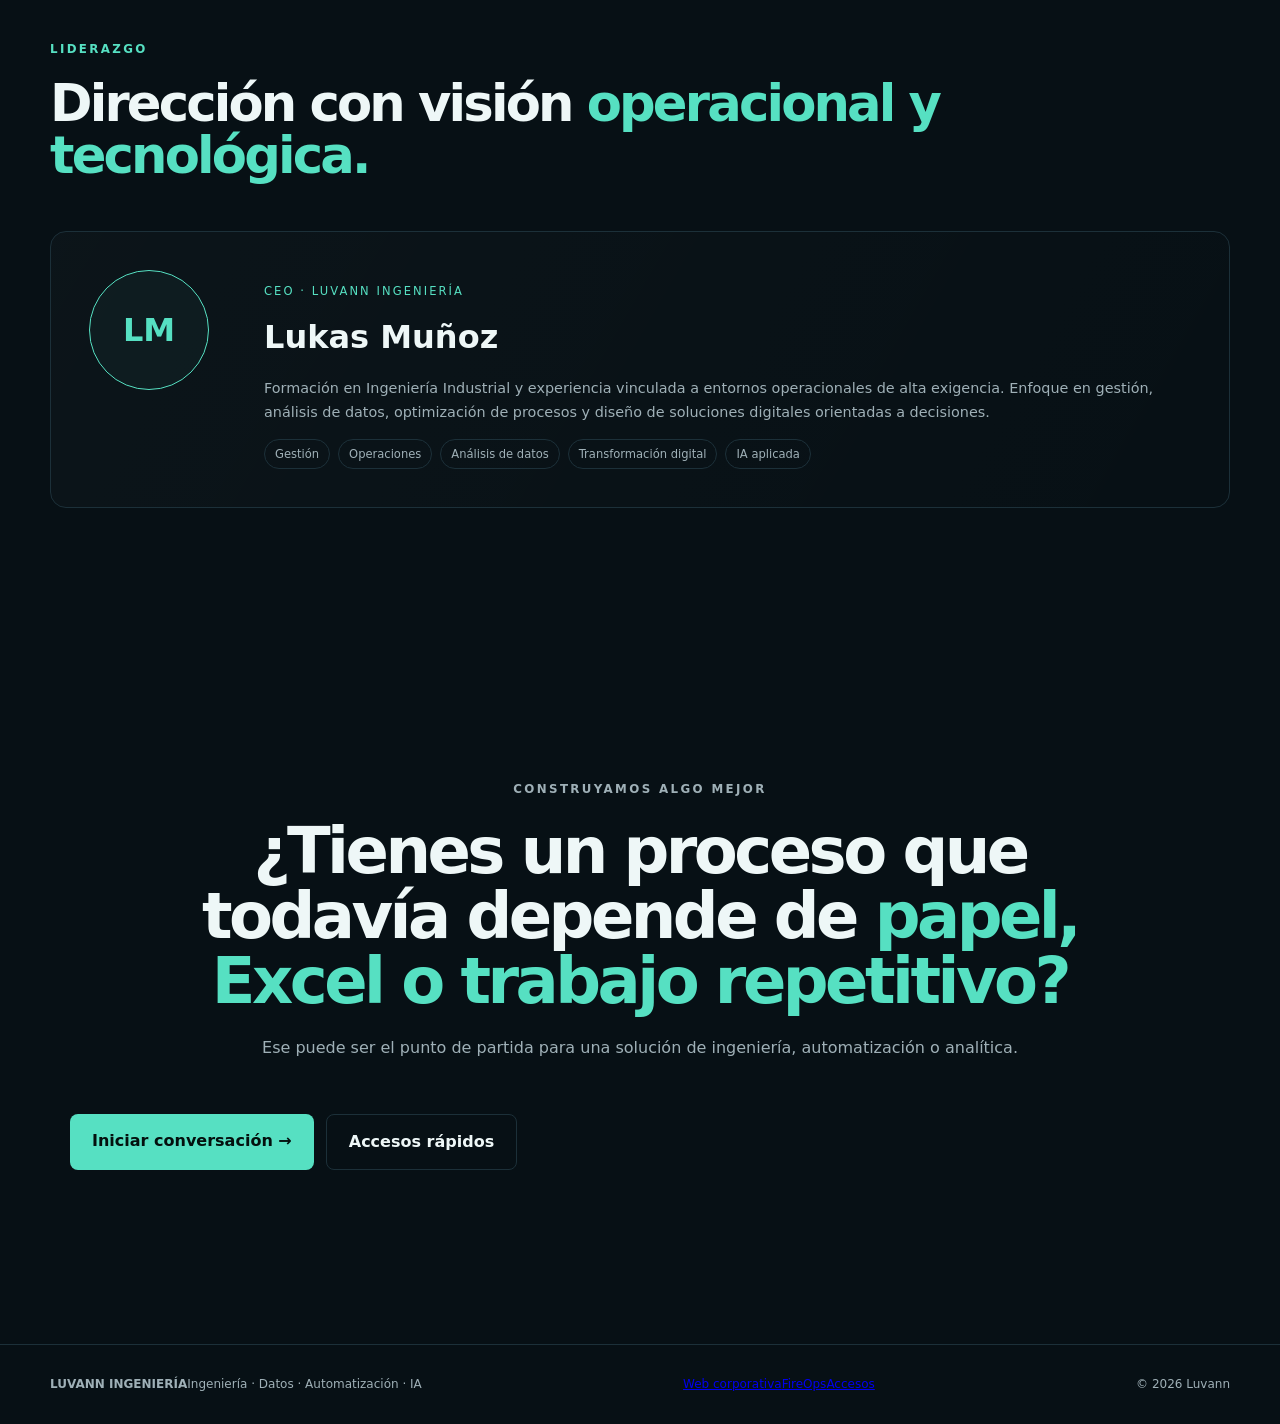
==== commit e891d9cb: "feat: renovar sitio corporativo V2 y destacar FireOps" ====
--- a/index.html
+++ b/index.html
@@ -3,93 +3,117 @@
 <head>
   <meta charset="utf-8">
   <meta name="viewport" content="width=device-width, initial-scale=1">
-  <meta name="description" content="Luvann Ingeniería: ingeniería, análisis de datos, automatización e inteligencia artificial para decisiones de alto impacto.">
-  <title>Luvann Ingeniería | Ingeniería, Datos e IA</title>
-  <link rel="stylesheet" href="styles.css?v=3">
+  <meta name="description" content="Luvann Ingeniería: optimización de procesos, análisis de datos, automatización e inteligencia artificial aplicada a decisiones operacionales.">
+  <meta name="theme-color" content="#071015">
+  <title>Luvann Ingeniería | Procesos, Datos, Automatización e IA</title>
+  <link rel="stylesheet" href="styles.css?v=4">
 </head>
 <body>
   <header class="nav-wrap">
     <nav class="nav container">
       <a class="brand" href="#inicio" aria-label="Luvann Ingeniería"><span class="brand-mark">L</span><span>LUVANN <b>INGENIERÍA</b></span></a>
       <div class="nav-links">
-        <a href="#servicios">Servicios</a><a href="#metodo">Método</a><a href="#ia">IA</a><a href="#proyectos">Proyectos</a><a href="#liderazgo">Liderazgo</a>
+        <a href="#servicios">Soluciones</a><a href="#proyectos">Proyectos</a><a href="#metodo">Método</a><a href="#ia">Tecnología</a><a href="#liderazgo">Liderazgo</a>
       </div>
-      <a class="btn btn-small" href="#contacto">Conversemos</a>
+      <div class="nav-actions"><a class="btn ghost btn-small" href="fireops-demo.html">FireOps</a><a class="btn btn-small" href="#contacto">Conversemos</a></div>
     </nav>
   </header>
 
   <main>
     <section id="inicio" class="hero container">
       <div class="hero-copy reveal">
-        <p class="eyebrow">INGENIERÍA · DATOS · AUTOMATIZACIÓN · IA</p>
-        <h1>Convertimos datos en <span>decisiones.</span><br>Decisiones en resultados.</h1>
-        <p class="lead">Diseñamos soluciones de ingeniería para optimizar operaciones, analizar información y apoyar decisiones complejas con tecnología e inteligencia artificial.</p>
-        <div class="hero-actions"><a class="btn" href="#servicios">Explorar soluciones</a><a class="btn ghost" href="#metodo">Cómo trabajamos →</a></div>
-        <div class="metrics"><div><strong>5</strong><span>agentes IA especializados*</span></div><div><strong>360°</strong><span>visión operacional</span></div><div><strong>Data</strong><span>decisiones basadas en evidencia</span></div></div>
-        <small>*Arquitectura inicial LU·CORE: cuatro agentes analíticos especializados y un agente orquestador para consolidación ejecutiva.</small>
+        <p class="eyebrow">INGENIERÍA INDUSTRIAL · DATOS · AUTOMATIZACIÓN · IA</p>
+        <h1>Optimizamos procesos.<br>Convertimos datos en <span>decisiones.</span></h1>
+        <p class="lead">Luvann Ingeniería diseña soluciones para reducir fricción operacional, estructurar información y convertir procesos manuales en sistemas medibles, trazables y preparados para crecer.</p>
+        <div class="hero-actions"><a class="btn" href="#proyectos">Ver proyectos</a><a class="btn ghost" href="#servicios">Explorar soluciones →</a></div>
+        <div class="metrics">
+          <div><strong>Procesos</strong><span>diagnóstico y optimización</span></div>
+          <div><strong>Data</strong><span>indicadores y analítica</span></div>
+          <div><strong>Digital</strong><span>automatización y trazabilidad</span></div>
+          <div><strong>IA</strong><span>apoyo a decisiones</span></div>
+        </div>
       </div>
       <div class="hero-visual reveal">
         <div class="orb"></div>
         <div class="dashboard">
           <div class="dash-head"><span>LU·CORE</span><i></i><i></i><i></i></div>
-          <p>Decision Intelligence System</p>
+          <p>Decision Intelligence Architecture</p>
           <div class="signal"><span></span><span></span><span></span><span></span><span></span><span></span><span></span></div>
-          <div class="insight"><b>ANÁLISIS OPERACIONAL</b><strong>+18.4%</strong><span>oportunidad de optimización detectada</span></div>
+          <div class="insight"><b>ENFOQUE LUVANN</b><strong>Medir → decidir</strong><span>ingeniería aplicada a problemas operacionales reales</span></div>
           <div class="chips"><span>Costos</span><span>Procesos</span><span>Forecast</span><span>Riesgo</span></div>
         </div>
       </div>
     </section>
 
     <section id="servicios" class="section container">
-      <p class="eyebrow">CAPACIDADES</p><h2>Ingeniería que conecta <span>operación y estrategia.</span></h2>
-      <div class="cards">
-        <article><b>01</b><h3>Optimización de procesos</h3><p>Diagnóstico operacional, productividad, capacidad, cuellos de botella y diseño de mejoras medibles.</p></article>
-        <article><b>02</b><h3>Analítica de datos</h3><p>KPI, modelos cuantitativos, visualización y análisis para transformar información en decisiones ejecutivas.</p></article>
-        <article><b>03</b><h3>Automatización</h3><p>Flujos digitales que reducen tareas repetitivas, integran información y aceleran la gestión.</p></article>
-        <article><b>04</b><h3>Inteligencia artificial</h3><p>Agentes especializados para análisis, escenarios, soporte a decisiones y generación de inteligencia empresarial.</p></article>
+      <p class="eyebrow">SOLUCIONES</p>
+      <h2>El problema no siempre necesita más trabajo.<br><span>Necesita mejor diseño.</span></h2>
+      <div class="cards solution-cards">
+        <article><b>01</b><h3>Optimización operacional</h3><p>Analizamos procesos, tiempos, capacidad, restricciones y desperdicios para identificar oportunidades de mejora medibles.</p><div class="mini-tags"><span>Procesos</span><span>KPI</span><span>Capacidad</span></div></article>
+        <article><b>02</b><h3>Analítica y BI</h3><p>Transformamos datos dispersos en indicadores, paneles y análisis que permiten comprender qué está ocurriendo y por qué.</p><div class="mini-tags"><span>Dashboards</span><span>Datos</span><span>Control</span></div></article>
+        <article><b>03</b><h3>Digitalización y automatización</h3><p>Convertimos formularios, registros y tareas manuales en flujos digitales trazables, consistentes y escalables.</p><div class="mini-tags"><span>Workflow</span><span>Trazabilidad</span><span>Reportes</span></div></article>
+        <article><b>04</b><h3>IA aplicada</h3><p>Diseñamos arquitecturas de agentes y modelos de apoyo analítico cuando la complejidad del problema realmente lo justifica.</p><div class="mini-tags"><span>Agentes</span><span>Escenarios</span><span>Decisión</span></div></article>
       </div>
     </section>
 
-    <section id="metodo" class="section split container">
-      <div><p class="eyebrow">MÉTODO LUVANN</p><h2>Del problema a una <span>decisión ejecutable.</span></h2></div>
-      <div class="steps"><div><b>01</b><p><strong>Entender</strong><br>Proceso, contexto y objetivo.</p></div><div><b>02</b><p><strong>Medir</strong><br>Datos, indicadores y restricciones.</p></div><div><b>03</b><p><strong>Modelar</strong><br>Escenarios, riesgos y oportunidades.</p></div><div><b>04</b><p><strong>Decidir</strong><br>Recomendación, implementación y control.</p></div></div>
+    <section id="proyectos" class="section project-section">
+      <div class="container">
+        <p class="eyebrow">PROYECTOS EN DESARROLLO</p>
+        <h2>Demostramos capacidad con <span>prototipos funcionales.</span></h2>
+        <div class="project-card featured-project">
+          <div class="project-copy">
+            <div class="project-meta"><span>CASO PILOTO</span><span>TRANSFORMACIÓN DIGITAL</span><span>V0.2</span></div>
+            <p class="project-kicker">LUVANN FIREOPS</p>
+            <h3>Digitalización del parte de asistencia y registro de emergencias</h3>
+            <p>FireOps nace del análisis de un proceso real observado en Bomberos de Tomé: el registro manual en papel de asistencia, emergencia, unidades e instituciones concurrentes. El prototipo transforma ese flujo en información estructurada y explotable.</p>
+            <div class="flow-strip"><span>Parte en papel</span><b>→</b><span>Registro digital</span><b>→</b><span>Base de datos</span><b>→</b><span>Dashboard</span><b>→</b><span>Decisiones</span></div>
+            <div class="project-points"><span>Parte digital</span><span>Asistencia</span><span>Historial</span><span>Personal</span><span>Estadísticas</span><span>Dashboard</span></div>
+            <div class="hero-actions project-actions"><a class="btn" href="fireops-demo.html">Abrir FireOps V0.2 →</a><a class="btn ghost" href="#metodo">Ver metodología</a></div>
+            <p class="legal-note">Prototipo demostrativo en desarrollo. No representa una implementación oficial ni una plataforma institucional del Cuerpo de Bomberos de Tomé.</p>
+          </div>
+          <div class="project-panel">
+            <div class="project-panel-head"><strong>FIREOPS / ROADMAP</strong><span>DEMO</span></div>
+            <div class="project-row"><span>Dashboard operacional</span><b>DEMO ACTIVA</b></div>
+            <div class="project-row"><span>Nuevo parte digital</span><b>DEMO ACTIVA</b></div>
+            <div class="project-row"><span>Historial de emergencias</span><b>DEMO ACTIVA</b></div>
+            <div class="project-row"><span>Gestión de personal</span><b>DEMO ACTIVA</b></div>
+            <div class="project-row"><span>Base de datos real</span><b class="pending">SIGUIENTE FASE</b></div>
+            <div class="project-row"><span>Autenticación y roles</span><b class="pending">SIGUIENTE FASE</b></div>
+            <div class="project-row"><span>Modo offline / PWA</span><b class="pending">PLANIFICADO</b></div>
+          </div>
+        </div>
+      </div>
+    </section>
+
+    <section id="metodo" class="section container">
+      <p class="eyebrow">MÉTODO LUVANN</p>
+      <h2>De un proceso incómodo a una <span>solución medible.</span></h2>
+      <div class="method-grid">
+        <article><b>01</b><h3>Diagnosticar</h3><p>Entendemos el flujo actual, actores, dolores y restricciones.</p></article>
+        <article><b>02</b><h3>Medir</h3><p>Definimos datos, indicadores y línea base del problema.</p></article>
+        <article><b>03</b><h3>Diseñar</h3><p>Modelamos un proceso futuro más simple y controlable.</p></article>
+        <article><b>04</b><h3>Prototipar</h3><p>Construimos una solución mínima para validar rápido.</p></article>
+        <article><b>05</b><h3>Implementar</h3><p>Integramos tecnología, personas y reglas operacionales.</p></article>
+        <article><b>06</b><h3>Mejorar</h3><p>Monitoreamos resultados y refinamos el sistema.</p></article>
+      </div>
     </section>
 
     <section id="ia" class="section ai-section">
-      <div class="container ai-grid"><div><p class="eyebrow">LUVANN AI</p><h2>Inteligencia aumentada para <span>decidir mejor.</span></h2><p class="lead">LU·CORE está diseñado como una arquitectura inicial de cinco agentes: cuatro especialistas analíticos y un orquestador encargado de integrar resultados y construir una recomendación ejecutiva. La arquitectura puede escalar según la complejidad de cada solución.</p></div><div class="terminal"><div>LU·CORE / ORCHESTRATOR</div><p>› Agente Costos <em>CAPACIDAD</em></p><p>› Agente Operaciones <em>CAPACIDAD</em></p><p>› Agente Forecast <em>CAPACIDAD</em></p><p>› Agente Riesgo <em>CAPACIDAD</em></p><p>› Orquestador LU·CORE <em>ARQUITECTURA</em></p><p>› Integración para recomendación ejecutiva<span class="blink">_</span></p></div></div>
-    </section>
-
-    <section id="proyectos" class="section container projects">
-      <p class="eyebrow">PROYECTOS EN DESARROLLO</p>
-      <h2>Transformación digital aplicada a <span>operaciones reales.</span></h2>
-      <div class="project-card">
-        <div class="project-copy">
-          <div class="project-meta"><span>PROYECTO PILOTO</span><span>DIGITALIZACIÓN OPERACIONAL</span></div>
-          <h3>Digitalización de procesos para el Cuerpo de Bomberos de Tomé</h3>
-          <p>Estamos desarrollando un prototipo para transformar el parte de asistencia y registro de emergencias desde un proceso manual en papel hacia un sistema digital estructurado, trazable y preparado para analítica operacional.</p>
-          <div class="project-points"><span>Parte digital de emergencia</span><span>Registro de asistencia</span><span>Trazabilidad</span><span>Dashboards</span><span>Reportes</span></div>
-          <a class="btn" href="fireops-demo.html">Ver prototipo FireOps →</a>
-        </div>
-        <div class="project-panel">
-          <div class="project-panel-head"><strong>LUVANN FIREOPS</strong><span>V0.1</span></div>
-          <div class="project-row"><span>Captura estructurada</span><b>ACTIVO</b></div>
-          <div class="project-row"><span>Control de asistencia</span><b>ACTIVO</b></div>
-          <div class="project-row"><span>Resumen operacional</span><b>ACTIVO</b></div>
-          <div class="project-row"><span>Base de datos</span><b class="pending">PRÓXIMA FASE</b></div>
-          <div class="project-row"><span>Dashboard histórico</span><b class="pending">PRÓXIMA FASE</b></div>
-        </div>
+      <div class="container ai-grid">
+        <div><p class="eyebrow">LUVANN AI · LU·CORE</p><h2>IA cuando aporta <span>valor real.</span></h2><p class="lead">LU·CORE es nuestra arquitectura conceptual de cinco agentes: cuatro especialistas —Costos, Operaciones, Forecast y Riesgo— más un orquestador que integra resultados. Hoy se presenta como arquitectura de producto; su activación real requerirá backend, modelos y fuentes de datos.</p><div class="mini-tags large"><span>Costos</span><span>Operaciones</span><span>Forecast</span><span>Riesgo</span><span>Orquestación</span></div></div>
+        <div class="terminal"><div>LU·CORE / ARCHITECTURE</div><p>› Agente Costos <em>DISEÑADO</em></p><p>› Agente Operaciones <em>DISEÑADO</em></p><p>› Agente Forecast <em>DISEÑADO</em></p><p>› Agente Riesgo <em>DISEÑADO</em></p><p>› Orquestador LU·CORE <em>DISEÑADO</em></p><p>› Backend / modelos / datos <em class="pending-text">PRÓXIMA FASE</em></p></div>
       </div>
     </section>
 
     <section id="liderazgo" class="section container leadership">
       <p class="eyebrow">LIDERAZGO</p><h2>Dirección con visión <span>operacional y tecnológica.</span></h2>
-      <div class="leader-card"><div class="avatar">LM</div><div><p class="role">CEO · LUVANN INGENIERÍA</p><h3>Lukas Muñoz</h3><p>Formación en Ingeniería Industrial y experiencia vinculada a entornos operacionales de alta exigencia. Participación en trabajos de gestión para el Servicio de Salud Talcahuano, análisis de datos y apoyo a procesos de toma de decisiones en proyectos.</p><div class="tags"><span>Gestión</span><span>Operaciones</span><span>Análisis de datos</span><span>IA aplicada</span></div></div></div>
+      <div class="leader-card"><div class="avatar">LM</div><div><p class="role">CEO · LUVANN INGENIERÍA</p><h3>Lukas Muñoz</h3><p>Formación en Ingeniería Industrial y experiencia vinculada a entornos operacionales de alta exigencia. Enfoque en gestión, análisis de datos, optimización de procesos y diseño de soluciones digitales orientadas a decisiones.</p><div class="tags"><span>Gestión</span><span>Operaciones</span><span>Análisis de datos</span><span>Transformación digital</span><span>IA aplicada</span></div></div></div>
     </section>
 
-    <section id="contacto" class="cta container"><p class="eyebrow">CONSTRUYAMOS ALGO MEJOR</p><h2>¿Tienes un problema que necesita <span>ingeniería?</span></h2><p>Analicemos el proceso, encontremos la oportunidad y diseñemos una solución basada en datos.</p><a class="btn" href="mailto:contacto@luvann.cl">Iniciar conversación →</a></section>
+    <section id="contacto" class="cta container"><p class="eyebrow">CONSTRUYAMOS ALGO MEJOR</p><h2>¿Tienes un proceso que todavía depende de <span>papel, Excel o trabajo repetitivo?</span></h2><p>Ese puede ser el punto de partida para una solución de ingeniería, automatización o analítica.</p><div class="hero-actions centered"><a class="btn" href="mailto:contacto@luvann.cl?subject=Consulta%20Luvann%20Ingenier%C3%ADa">Iniciar conversación →</a><a class="btn ghost" href="accesos.html">Accesos rápidos</a></div></section>
   </main>
 
-  <footer><div class="container"><span>LUVANN INGENIERÍA</span><span>Ingeniería · Datos · Automatización · IA</span><span>© <span id="year"></span> Luvann</span></div></footer>
-  <script src="script.js?v=3"></script>
+  <footer><div class="container footer-grid"><div><strong>LUVANN INGENIERÍA</strong><span>Ingeniería · Datos · Automatización · IA</span></div><div><a href="./">Web corporativa</a><a href="fireops-demo.html">FireOps</a><a href="accesos.html">Accesos</a></div><span>© <span id="year"></span> Luvann</span></div></footer>
+  <script src="script.js?v=4"></script>
 </body>
 </html>
--- a/styles.css
+++ b/styles.css
@@ -1 +1 @@
-:root{--bg:#071015;--panel:#0d181e;--line:#1c3039;--text:#eef7f7;--muted:#9fb0b7;--accent:#56e0c2;--accent2:#65a8ff;--max:1180px}*{box-sizing:border-box}html{scroll-behavior:smooth}body{margin:0;background:radial-gradient(circle at 80% 10%,#102b32 0,transparent 32%),var(--bg);color:var(--text);font-family:Inter,ui-sans-serif,system-ui,-apple-system,Segoe UI,sans-serif;line-height:1.6}.container{width:min(var(--max),calc(100% - 40px));margin:auto}.nav-wrap{position:sticky;top:0;z-index:20;background:#071015d9;backdrop-filter:blur(16px);border-bottom:1px solid #ffffff0d}.nav{height:78px;display:flex;align-items:center;justify-content:space-between}.brand{display:flex;align-items:center;gap:10px;color:var(--text);text-decoration:none;letter-spacing:.12em;font-size:.84rem}.brand b{color:var(--accent);font-weight:600}.brand-mark{display:grid;place-items:center;width:36px;height:36px;border:1px solid var(--accent);border-radius:9px;color:var(--accent);font-size:1.2rem;font-weight:800}.nav-links{display:flex;gap:28px}.nav-links a{color:var(--muted);text-decoration:none;font-size:.9rem}.nav-links a:hover{color:var(--accent)}.btn{display:inline-block;padding:14px 22px;border-radius:8px;background:var(--accent);color:#04100e;text-decoration:none;font-weight:750;transition:.25s}.btn:hover{transform:translateY(-2px);box-shadow:0 12px 35px #56e0c229}.btn-small{padding:9px 16px;font-size:.85rem}.ghost{background:transparent;color:var(--text);border:1px solid var(--line)}.hero{min-height:calc(100vh - 78px);display:grid;grid-template-columns:1.08fr .92fr;align-items:center;gap:60px;padding-top:70px;padding-bottom:70px}.eyebrow{color:var(--accent);font-size:.74rem;letter-spacing:.2em;font-weight:800}.hero h1,.section h2,.cta h2{font-size:clamp(2.7rem,5vw,5.2rem);line-height:1.02;letter-spacing:-.055em;margin:18px 0 24px}.hero h1 span,.section h2 span,.cta h2 span{color:var(--accent)}.lead{color:var(--muted);font-size:1.08rem;max-width:690px}.hero-actions{display:flex;gap:12px;margin:34px 0}.metrics{display:flex;gap:35px;border-top:1px solid var(--line);padding-top:25px;margin-top:40px}.metrics div{display:flex;flex-direction:column}.metrics strong{font-size:1.4rem;color:var(--accent)}.metrics span,small{color:var(--muted);font-size:.75rem}.hero-visual{position:relative;min-height:520px;display:grid;place-items:center}.orb{position:absolute;width:420px;height:420px;border-radius:50%;background:radial-gradient(circle,#56e0c22e 0,#65a8ff12 45%,transparent 70%);filter:blur(4px)}.dashboard{position:relative;width:min(440px,100%);padding:25px;border:1px solid #65e7d34a;border-radius:18px;background:linear-gradient(145deg,#102027e8,#091217e8);box-shadow:0 30px 100px #0008;transform:perspective(900px) rotateY(-6deg) rotateX(3deg)}.dash-head{display:flex;align-items:center;gap:7px;color:var(--accent);font-weight:800;letter-spacing:.12em}.dash-head span{margin-right:auto}.dash-head i{width:7px;height:7px;border-radius:50%;background:#36505a}.dashboard>p{color:var(--muted);font-size:.8rem}.signal{height:110px;display:flex;align-items:end;gap:10px;padding:15px 0}.signal span{flex:1;background:linear-gradient(var(--accent),#234a50);border-radius:4px 4px 0 0;animation:pulse 3s infinite alternate}.signal span:nth-child(1){height:35%}.signal span:nth-child(2){height:62%}.signal span:nth-child(3){height:45%}.signal span:nth-child(4){height:80%}.signal span:nth-child(5){height:65%}.signal span:nth-child(6){height:92%}.signal span:nth-child(7){height:75%}@keyframes pulse{to{filter:brightness(1.35);transform:scaleY(.92)}}.insight{border:1px solid var(--line);padding:18px;border-radius:10px;display:grid}.insight b{font-size:.7rem;color:var(--muted)}.insight strong{font-size:2rem;color:var(--accent)}.insight span{font-size:.75rem}.chips,.tags{display:flex;flex-wrap:wrap;gap:8px;margin-top:15px}.chips span,.tags span{border:1px solid var(--line);border-radius:999px;padding:5px 10px;color:var(--muted);font-size:.72rem}.section{padding:120px 0}.section h2{font-size:clamp(2.4rem,4vw,4.4rem);max-width:850px}.cards{display:grid;grid-template-columns:repeat(4,1fr);gap:14px;margin-top:55px}.cards article{padding:28px;border:1px solid var(--line);border-radius:14px;background:#ffffff03;transition:.3s}.cards article:hover{transform:translateY(-6px);border-color:#56e0c260;background:#56e0c208}.cards article>b,.steps b{color:var(--accent);font-size:.75rem}.cards h3{font-size:1.1rem}.cards p,.leader-card p{color:var(--muted);font-size:.9rem}.split{display:grid;grid-template-columns:1fr 1fr;gap:80px}.steps>div{display:flex;gap:25px;padding:20px 0;border-bottom:1px solid var(--line)}.steps p{margin:0;color:var(--muted)}.steps strong{color:var(--text);font-size:1.1rem}.ai-section{border-top:1px solid var(--line);border-bottom:1px solid var(--line);background:#0a151a}.ai-grid{display:grid;grid-template-columns:1fr 1fr;gap:70px;align-items:center}.terminal{background:#050a0d;border:1px solid #24404a;border-radius:12px;padding:28px;font-family:ui-monospace,SFMono-Regular,Consolas,monospace;color:#b5c5ca;box-shadow:0 25px 80px #0008}.terminal>div{color:var(--accent);border-bottom:1px solid var(--line);padding-bottom:15px;margin-bottom:20px}.terminal p{font-size:.82rem}.terminal em{float:right;color:var(--accent);font-style:normal;font-size:.7rem}.blink{animation:blink 1s infinite}@keyframes blink{50%{opacity:0}}.leadership h2{max-width:950px}.leader-card{margin-top:50px;display:grid;grid-template-columns:140px 1fr;gap:35px;padding:38px;border:1px solid var(--line);border-radius:16px;background:linear-gradient(120deg,#ffffff05,transparent)}.avatar{width:120px;height:120px;border-radius:50%;display:grid;place-items:center;border:1px solid var(--accent);font-size:2rem;font-weight:800;color:var(--accent);background:#56e0c20a}.role{color:var(--accent)!important;font-size:.72rem!important;letter-spacing:.18em}.leader-card h3{font-size:2rem;margin:3px 0}.cta{text-align:center;padding:140px 20px}.cta h2{font-size:clamp(2.5rem,5vw,5rem);max-width:900px;margin:20px auto}.cta p{color:var(--muted)}.cta .btn{margin-top:20px}footer{border-top:1px solid var(--line);padding:30px 0;color:var(--muted);font-size:.75rem}footer .container{display:flex;justify-content:space-between}.reveal{opacity:0;transform:translateY(18px);transition:.7s}.reveal.visible{opacity:1;transform:none}@media(max-width:850px){.nav-links{display:none}.hero,.split,.ai-grid{grid-template-columns:1fr}.hero{padding-top:80px}.hero-visual{min-height:400px}.cards{grid-template-columns:1fr 1fr}.metrics{gap:18px;flex-wrap:wrap}.section{padding:85px 0}.leader-card{grid-template-columns:1fr}.avatar{width:90px;height:90px}.dashboard{transform:none}footer .container{flex-direction:column;gap:8px}}@media(max-width:520px){.cards{grid-template-columns:1fr}.hero h1{font-size:2.65rem}.hero-actions{flex-direction:column}.btn{text-align:center}.nav .btn-small{display:none}.container{width:min(100% - 28px,var(--max))}}+:root{--bg:#071015;--panel:#0d181e;--line:#1c3039;--text:#eef7f7;--muted:#9fb0b7;--accent:#56e0c2;--accent2:#65a8ff;--max:1180px}*{box-sizing:border-box}html{scroll-behavior:smooth}body{margin:0;background:radial-gradient(circle at 80% 10%,#102b32 0,transparent 32%),var(--bg);color:var(--text);font-family:Inter,ui-sans-serif,system-ui,-apple-system,Segoe UI,sans-serif;line-height:1.6}.container{width:min(var(--max),calc(100% - 40px));margin:auto}.nav-wrap{position:sticky;top:0;z-index:20;background:#071015d9;backdrop-filter:blur(16px);border-bottom:1px solid #ffffff0d}.nav{height:78px;display:flex;align-items:center;justify-content:space-between}.brand{display:flex;align-items:center;gap:10px;color:var(--text);text-decoration:none;letter-spacing:.12em;font-size:.84rem}.brand b{color:var(--accent);font-weight:600}.brand-mark{display:grid;place-items:center;width:36px;height:36px;border:1px solid var(--accent);border-radius:9px;color:var(--accent);font-size:1.2rem;font-weight:800}.nav-links{display:flex;gap:24px}.nav-links a{color:var(--muted);text-decoration:none;font-size:.9rem}.nav-links a:hover{color:var(--accent)}.btn{display:inline-block;padding:14px 22px;border-radius:8px;background:var(--accent);color:#04100e;text-decoration:none;font-weight:750;transition:.25s}.btn:hover{transform:translateY(-2px);box-shadow:0 12px 35px #56e0c229}.btn-small{padding:9px 16px;font-size:.85rem}.ghost{background:transparent;color:var(--text);border:1px solid var(--line)}.hero{min-height:calc(100vh - 78px);display:grid;grid-template-columns:1.08fr .92fr;align-items:center;gap:60px;padding-top:70px;padding-bottom:70px}.eyebrow{color:var(--accent);font-size:.74rem;letter-spacing:.2em;font-weight:800}.hero h1,.section h2,.cta h2{font-size:clamp(2.7rem,5vw,5.2rem);line-height:1.02;letter-spacing:-.055em;margin:18px 0 24px}.hero h1 span,.section h2 span,.cta h2 span{color:var(--accent)}.lead{color:var(--muted);font-size:1.08rem;max-width:690px}.hero-actions{display:flex;gap:12px;margin:34px 0}.metrics{display:flex;gap:35px;border-top:1px solid var(--line);padding-top:25px;margin-top:40px}.metrics div{display:flex;flex-direction:column}.metrics strong{font-size:1.4rem;color:var(--accent)}.metrics span,small{color:var(--muted);font-size:.75rem}.hero-visual{position:relative;min-height:520px;display:grid;place-items:center}.orb{position:absolute;width:420px;height:420px;border-radius:50%;background:radial-gradient(circle,#56e0c22e 0,#65a8ff12 45%,transparent 70%);filter:blur(4px)}.dashboard{position:relative;width:min(440px,100%);padding:25px;border:1px solid #65e7d34a;border-radius:18px;background:linear-gradient(145deg,#102027e8,#091217e8);box-shadow:0 30px 100px #0008;transform:perspective(900px) rotateY(-6deg) rotateX(3deg)}.dash-head{display:flex;align-items:center;gap:7px;color:var(--accent);font-weight:800;letter-spacing:.12em}.dash-head span{margin-right:auto}.dash-head i{width:7px;height:7px;border-radius:50%;background:#36505a}.dashboard>p{color:var(--muted);font-size:.8rem}.signal{height:110px;display:flex;align-items:end;gap:10px;padding:15px 0}.signal span{flex:1;background:linear-gradient(var(--accent),#234a50);border-radius:4px 4px 0 0;animation:pulse 3s infinite alternate}.signal span:nth-child(1){height:35%}.signal span:nth-child(2){height:62%}.signal span:nth-child(3){height:45%}.signal span:nth-child(4){height:80%}.signal span:nth-child(5){height:65%}.signal span:nth-child(6){height:92%}.signal span:nth-child(7){height:75%}@keyframes pulse{to{filter:brightness(1.35);transform:scaleY(.92)}}.insight{border:1px solid var(--line);padding:18px;border-radius:10px;display:grid}.insight b{font-size:.7rem;color:var(--muted)}.insight strong{font-size:2rem;color:var(--accent)}.insight span{font-size:.75rem}.chips,.tags{display:flex;flex-wrap:wrap;gap:8px;margin-top:15px}.chips span,.tags span{border:1px solid var(--line);border-radius:999px;padding:5px 10px;color:var(--muted);font-size:.72rem}.section{padding:120px 0}.section h2{font-size:clamp(2.4rem,4vw,4.4rem);max-width:850px}.cards{display:grid;grid-template-columns:repeat(4,1fr);gap:14px;margin-top:55px}.cards article{padding:28px;border:1px solid var(--line);border-radius:14px;background:#ffffff03;transition:.3s}.cards article:hover{transform:translateY(-6px);border-color:#56e0c260;background:#56e0c208}.cards article>b,.steps b{color:var(--accent);font-size:.75rem}.cards h3{font-size:1.1rem}.cards p,.leader-card p{color:var(--muted);font-size:.9rem}.split{display:grid;grid-template-columns:1fr 1fr;gap:80px}.steps>div{display:flex;gap:25px;padding:20px 0;border-bottom:1px solid var(--line)}.steps p{margin:0;color:var(--muted)}.steps strong{color:var(--text);font-size:1.1rem}.ai-section{border-top:1px solid var(--line);border-bottom:1px solid var(--line);background:#0a151a}.ai-grid{display:grid;grid-template-columns:1fr 1fr;gap:70px;align-items:center}.terminal{background:#050a0d;border:1px solid #24404a;border-radius:12px;padding:28px;font-family:ui-monospace,SFMono-Regular,Consolas,monospace;color:#b5c5ca;box-shadow:0 25px 80px #0008}.terminal>div{color:var(--accent);border-bottom:1px solid var(--line);padding-bottom:15px;margin-bottom:20px}.terminal p{font-size:.82rem}.terminal em{float:right;color:var(--accent);font-style:normal;font-size:.7rem}.projects h2{max-width:980px}.project-card{margin-top:52px;display:grid;grid-template-columns:1.15fr .85fr;gap:28px;padding:34px;border:1px solid #56e0c23d;border-radius:18px;background:linear-gradient(135deg,#0d181e,#0b1419 58%,#10252a)}.project-meta{display:flex;gap:8px;flex-wrap:wrap}.project-meta span{font-size:.68rem;letter-spacing:.12em;color:var(--accent);border:1px solid #56e0c250;border-radius:999px;padding:6px 9px}.project-copy h3{font-size:2rem;line-height:1.12;margin:20px 0 14px}.project-copy p{color:var(--muted);max-width:700px}.project-points{display:flex;flex-wrap:wrap;gap:8px;margin:20px 0 26px}.project-points span{padding:7px 10px;border-radius:8px;background:#ffffff05;border:1px solid var(--line);color:#c4d4d8;font-size:.76rem}.project-panel{background:#061014;border:1px solid #27434b;border-radius:14px;padding:22px}.project-panel-head{display:flex;justify-content:space-between;align-items:center;color:var(--accent);padding-bottom:15px;border-bottom:1px solid var(--line);letter-spacing:.08em}.project-panel-head span{font-size:.72rem;color:var(--muted)}.project-row{display:flex;justify-content:space-between;gap:18px;padding:14px 0;border-bottom:1px solid #ffffff0a;color:#c5d4d8;font-size:.84rem}.project-row:last-child{border-bottom:0}.project-row b{font-size:.68rem;color:var(--accent);letter-spacing:.08em}.project-row b.pending{color:#e7b96d}.blink{animation:blink 1s infinite}@keyframes blink{50%{opacity:0}}.leadership h2{max-width:950px}.leader-card{margin-top:50px;display:grid;grid-template-columns:140px 1fr;gap:35px;padding:38px;border:1px solid var(--line);border-radius:16px;background:linear-gradient(120deg,#ffffff05,transparent)}.avatar{width:120px;height:120px;border-radius:50%;display:grid;place-items:center;border:1px solid var(--accent);font-size:2rem;font-weight:800;color:var(--accent);background:#56e0c20a}.role{color:var(--accent)!important;font-size:.72rem!important;letter-spacing:.18em}.leader-card h3{font-size:2rem;margin:3px 0}.cta{text-align:center;padding:140px 20px}.cta h2{font-size:clamp(2.5rem,5vw,5rem);max-width:900px;margin:20px auto}.cta p{color:var(--muted)}.cta .btn{margin-top:20px}footer{border-top:1px solid var(--line);padding:30px 0;color:var(--muted);font-size:.75rem}footer .container{display:flex;justify-content:space-between}.reveal{opacity:0;transform:translateY(18px);transition:.7s}.reveal.visible{opacity:1;transform:none}@media(max-width:850px){.nav-links{display:none}.hero,.split,.ai-grid,.project-card{grid-template-columns:1fr}.hero{padding-top:80px}.hero-visual{min-height:400px}.cards{grid-template-columns:1fr 1fr}.metrics{gap:18px;flex-wrap:wrap}.section{padding:85px 0}.leader-card{grid-template-columns:1fr}.avatar{width:90px;height:90px}.dashboard{transform:none}footer .container{flex-direction:column;gap:8px}}@media(max-width:520px){.cards{grid-template-columns:1fr}.hero h1{font-size:2.65rem}.hero-actions{flex-direction:column}.btn{text-align:center}.nav .btn-small{display:none}.container{width:min(100% - 28px,var(--max))}}
